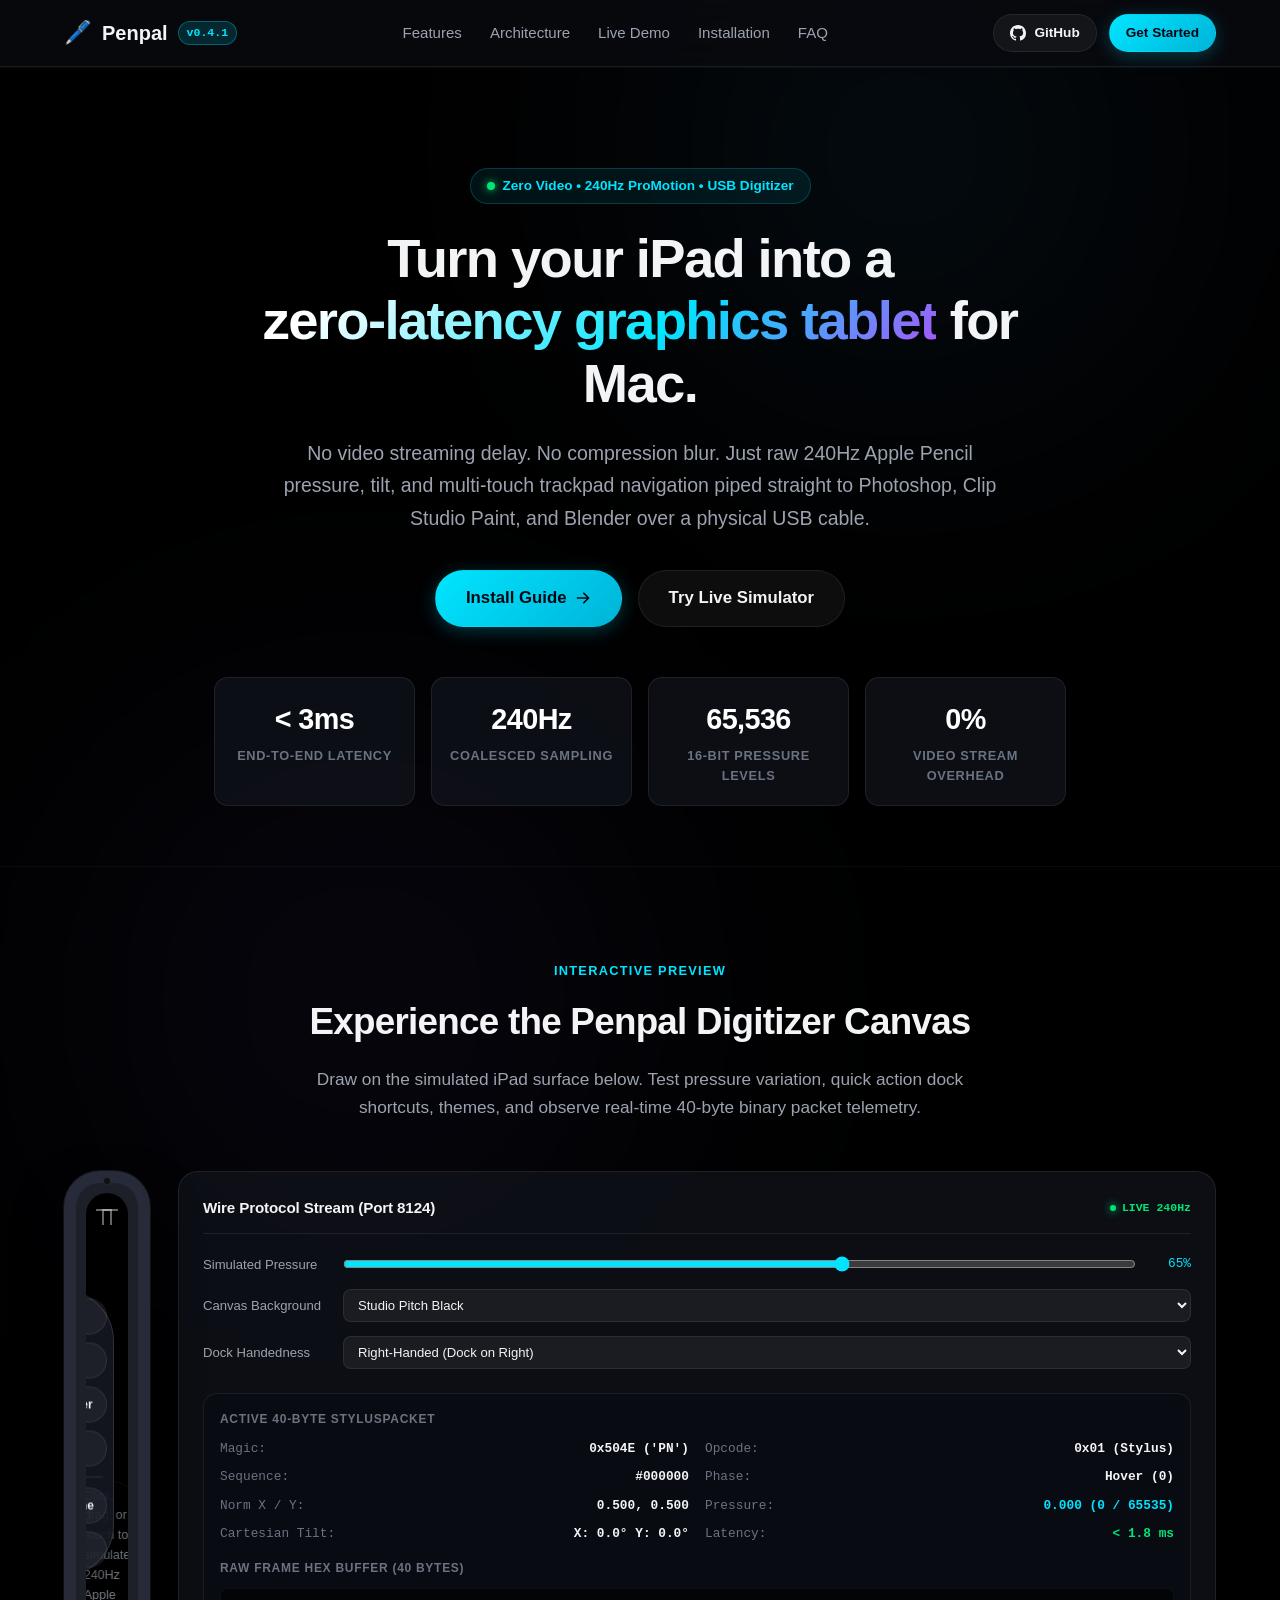
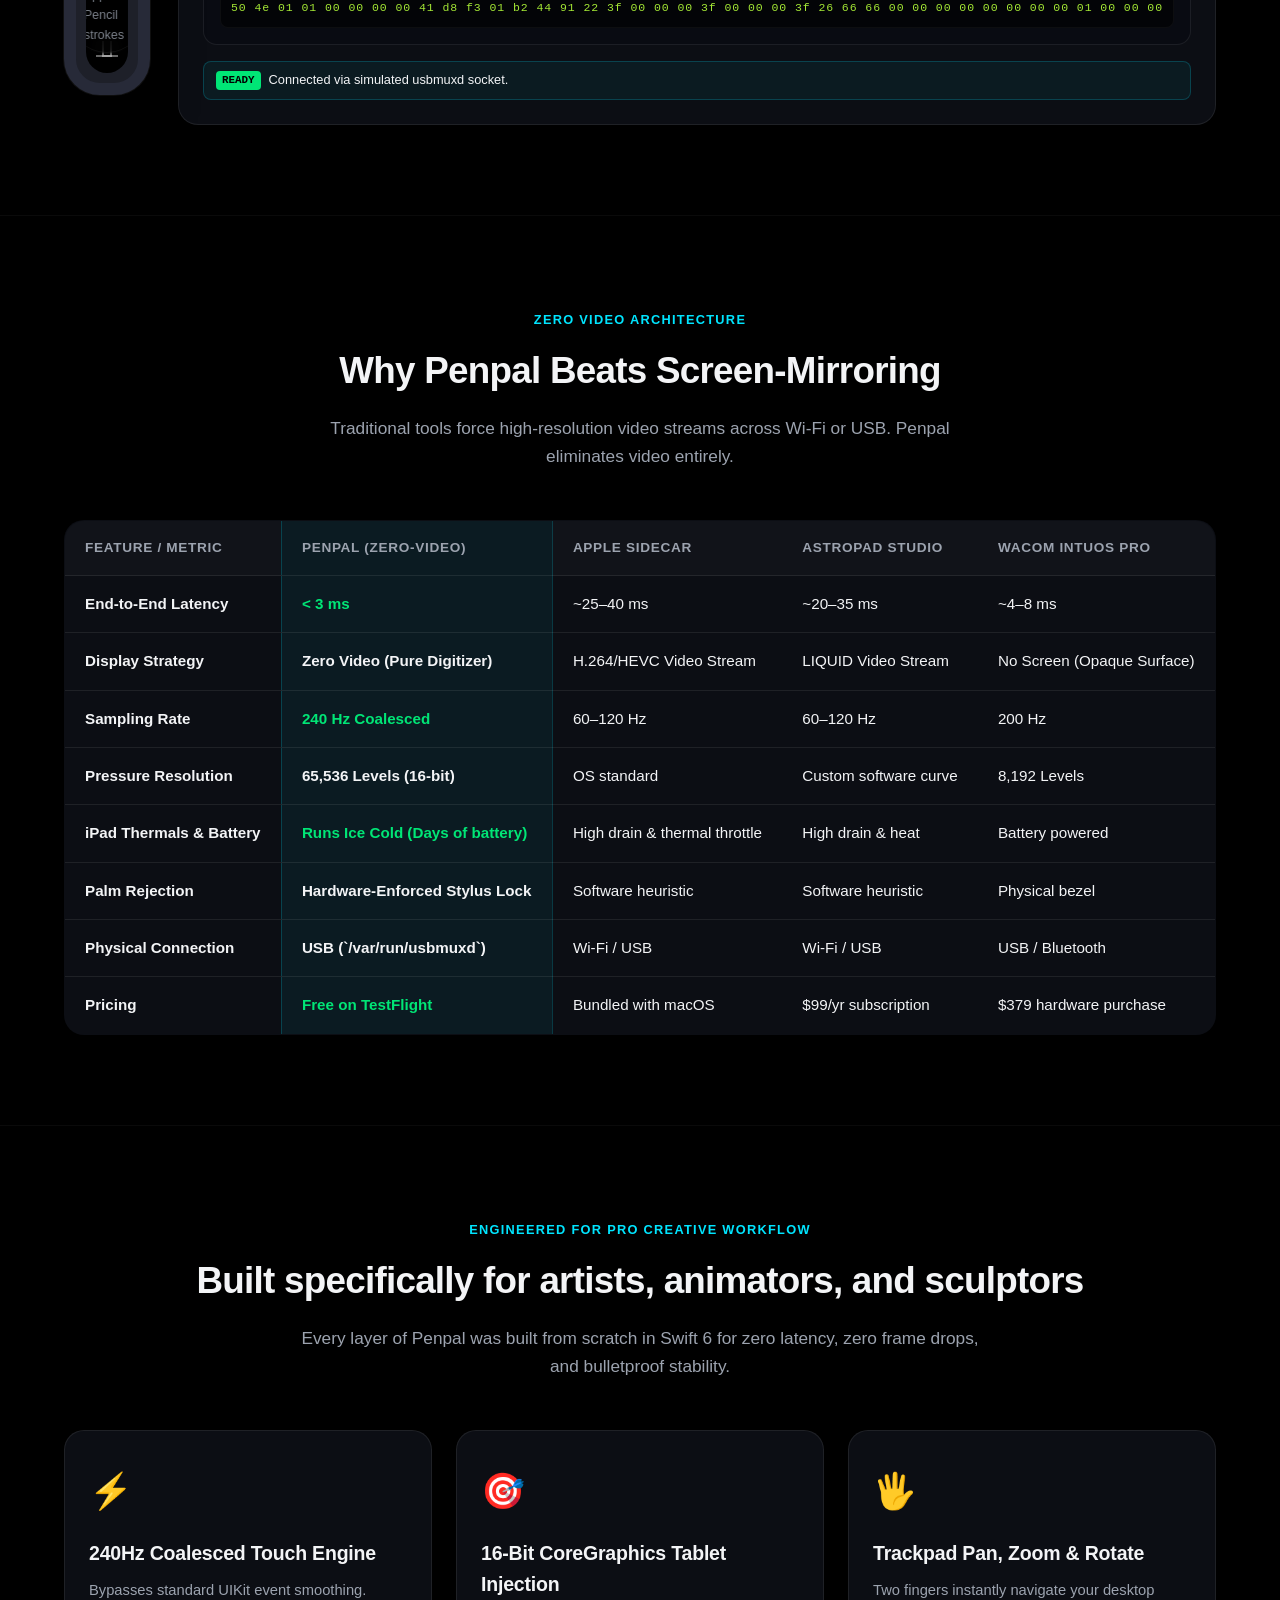
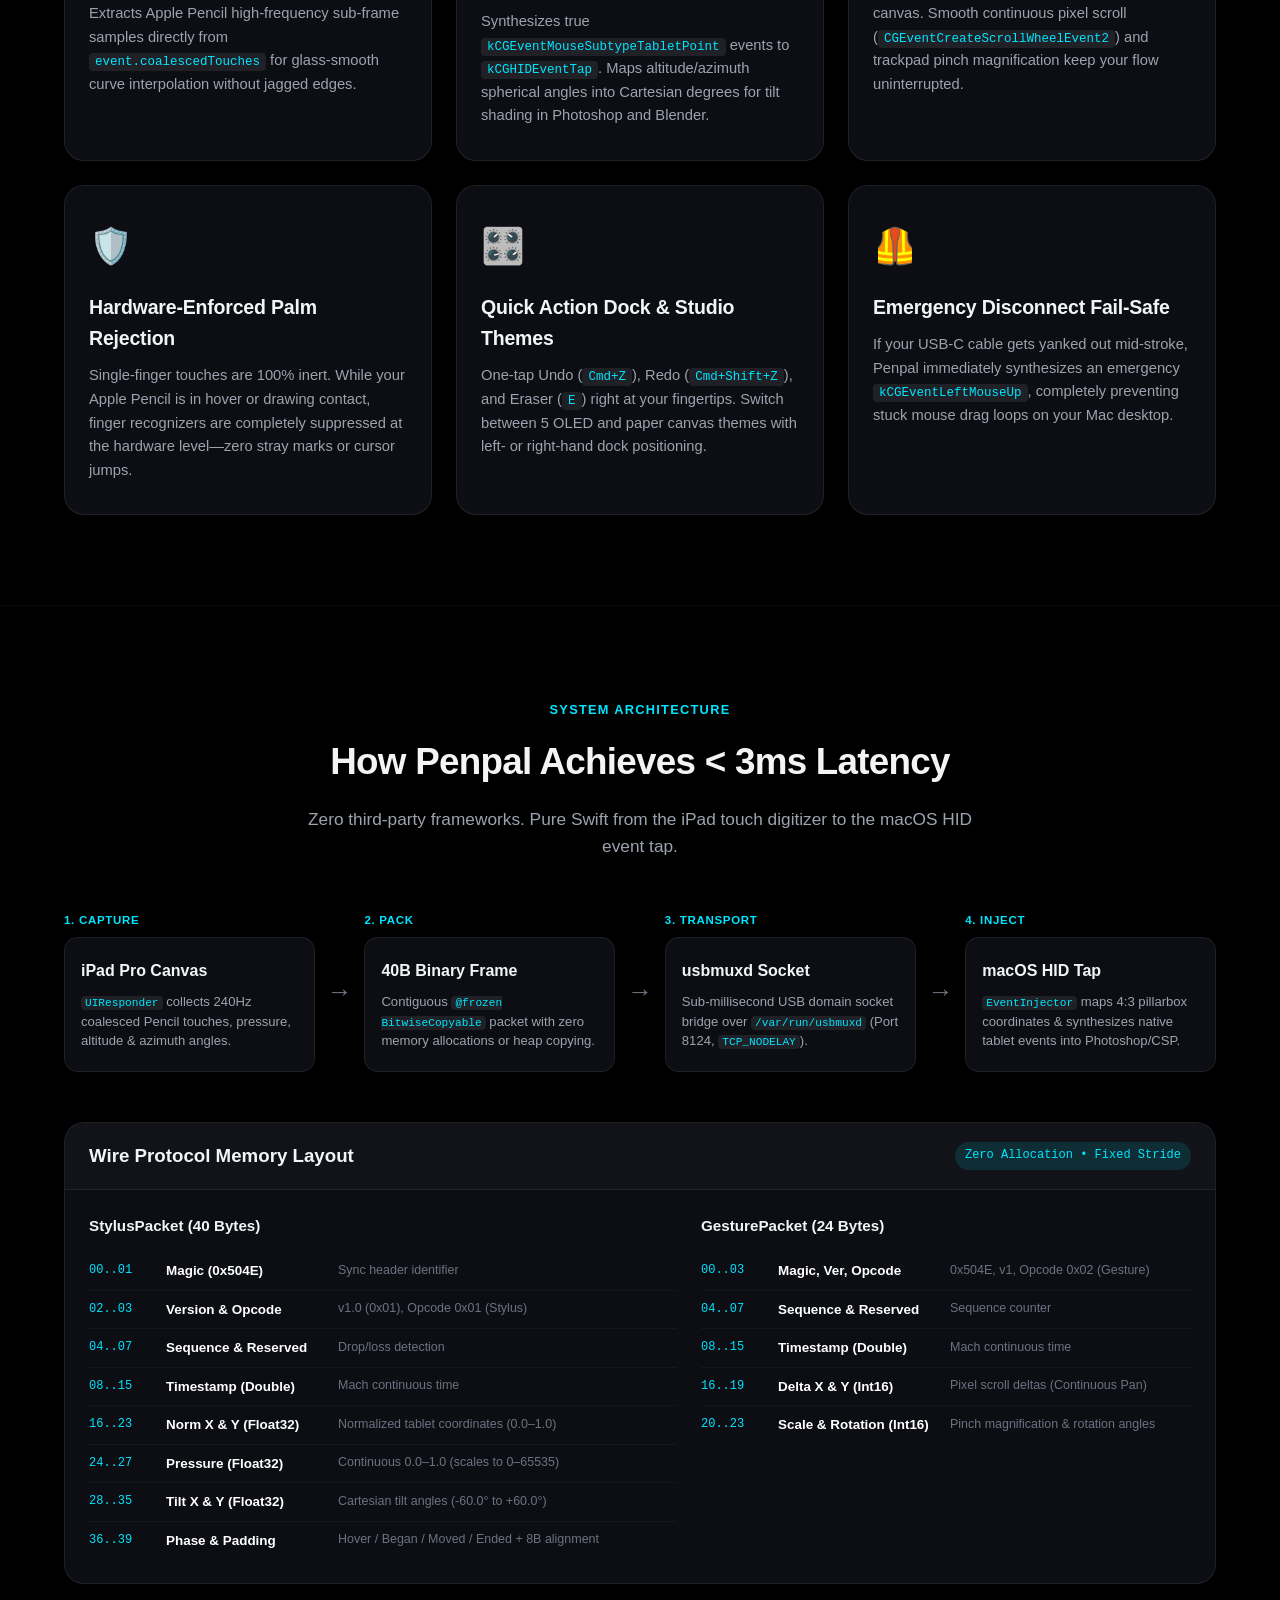
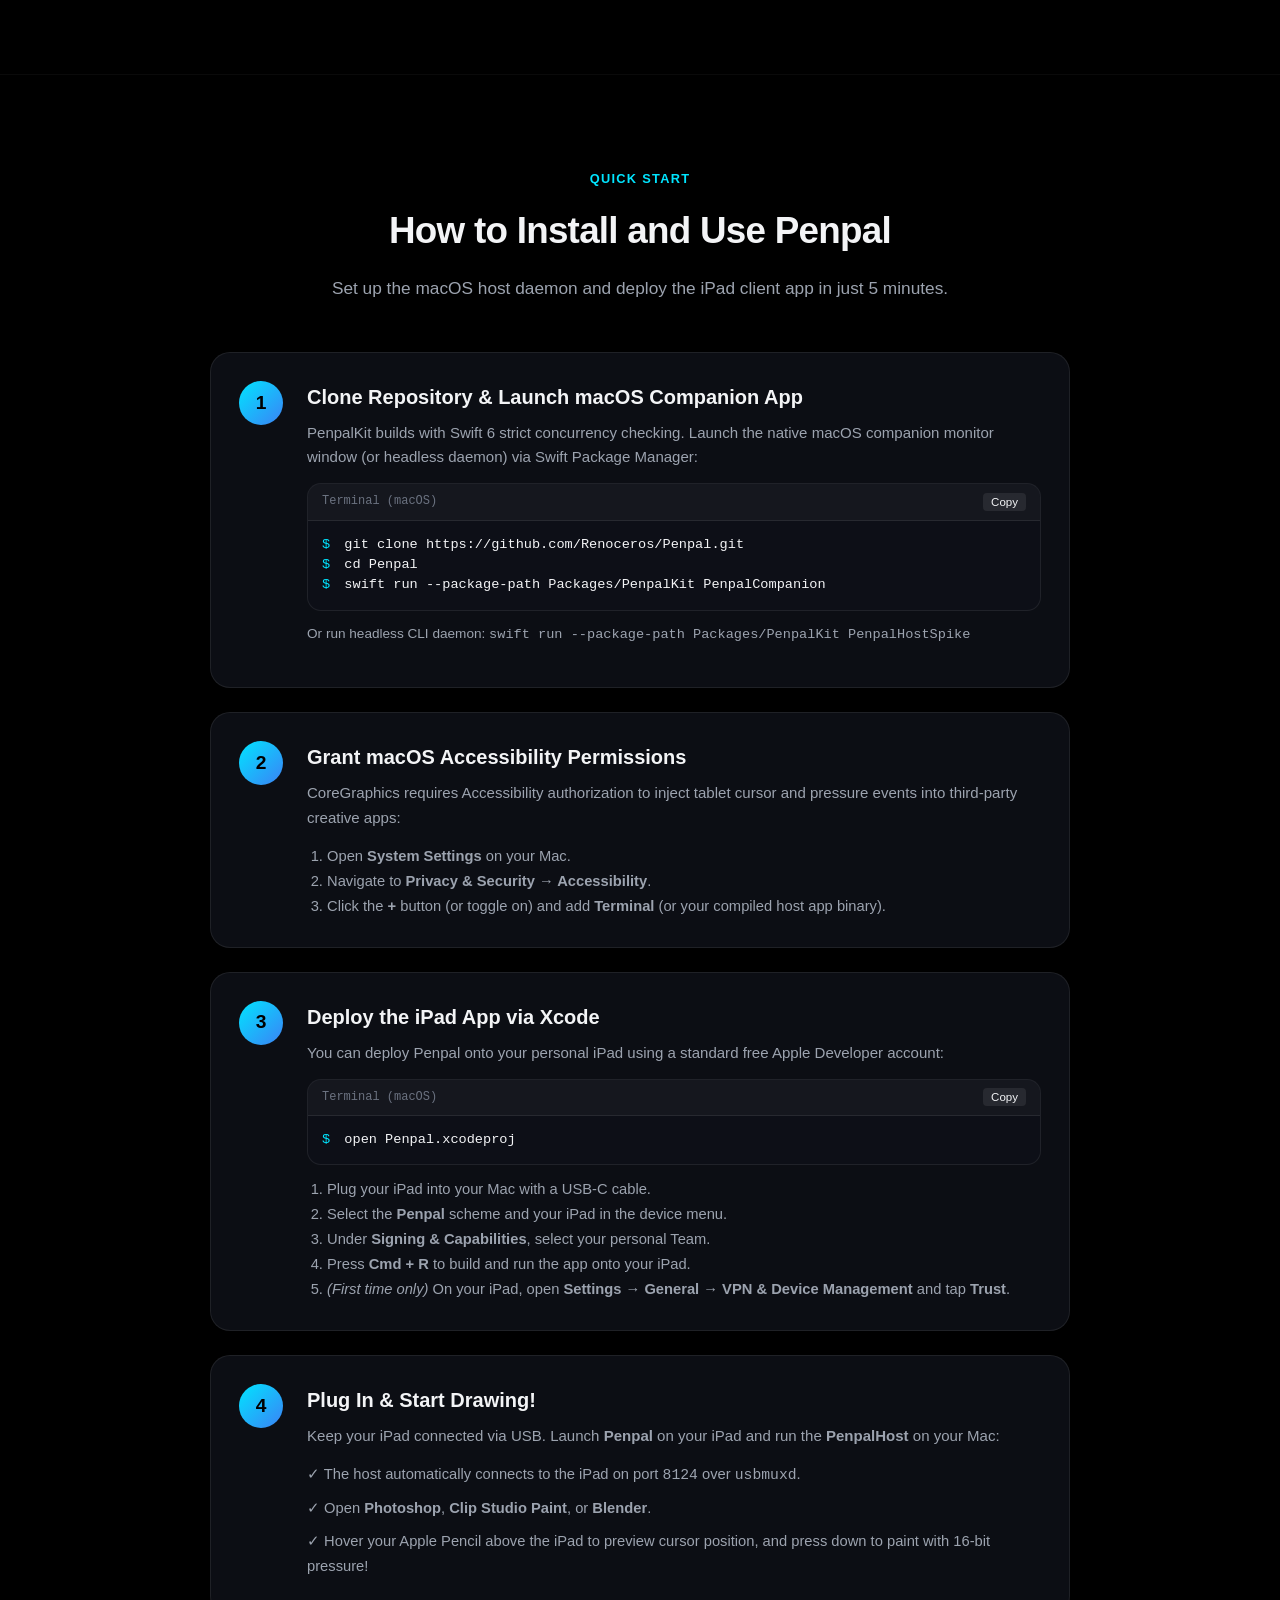
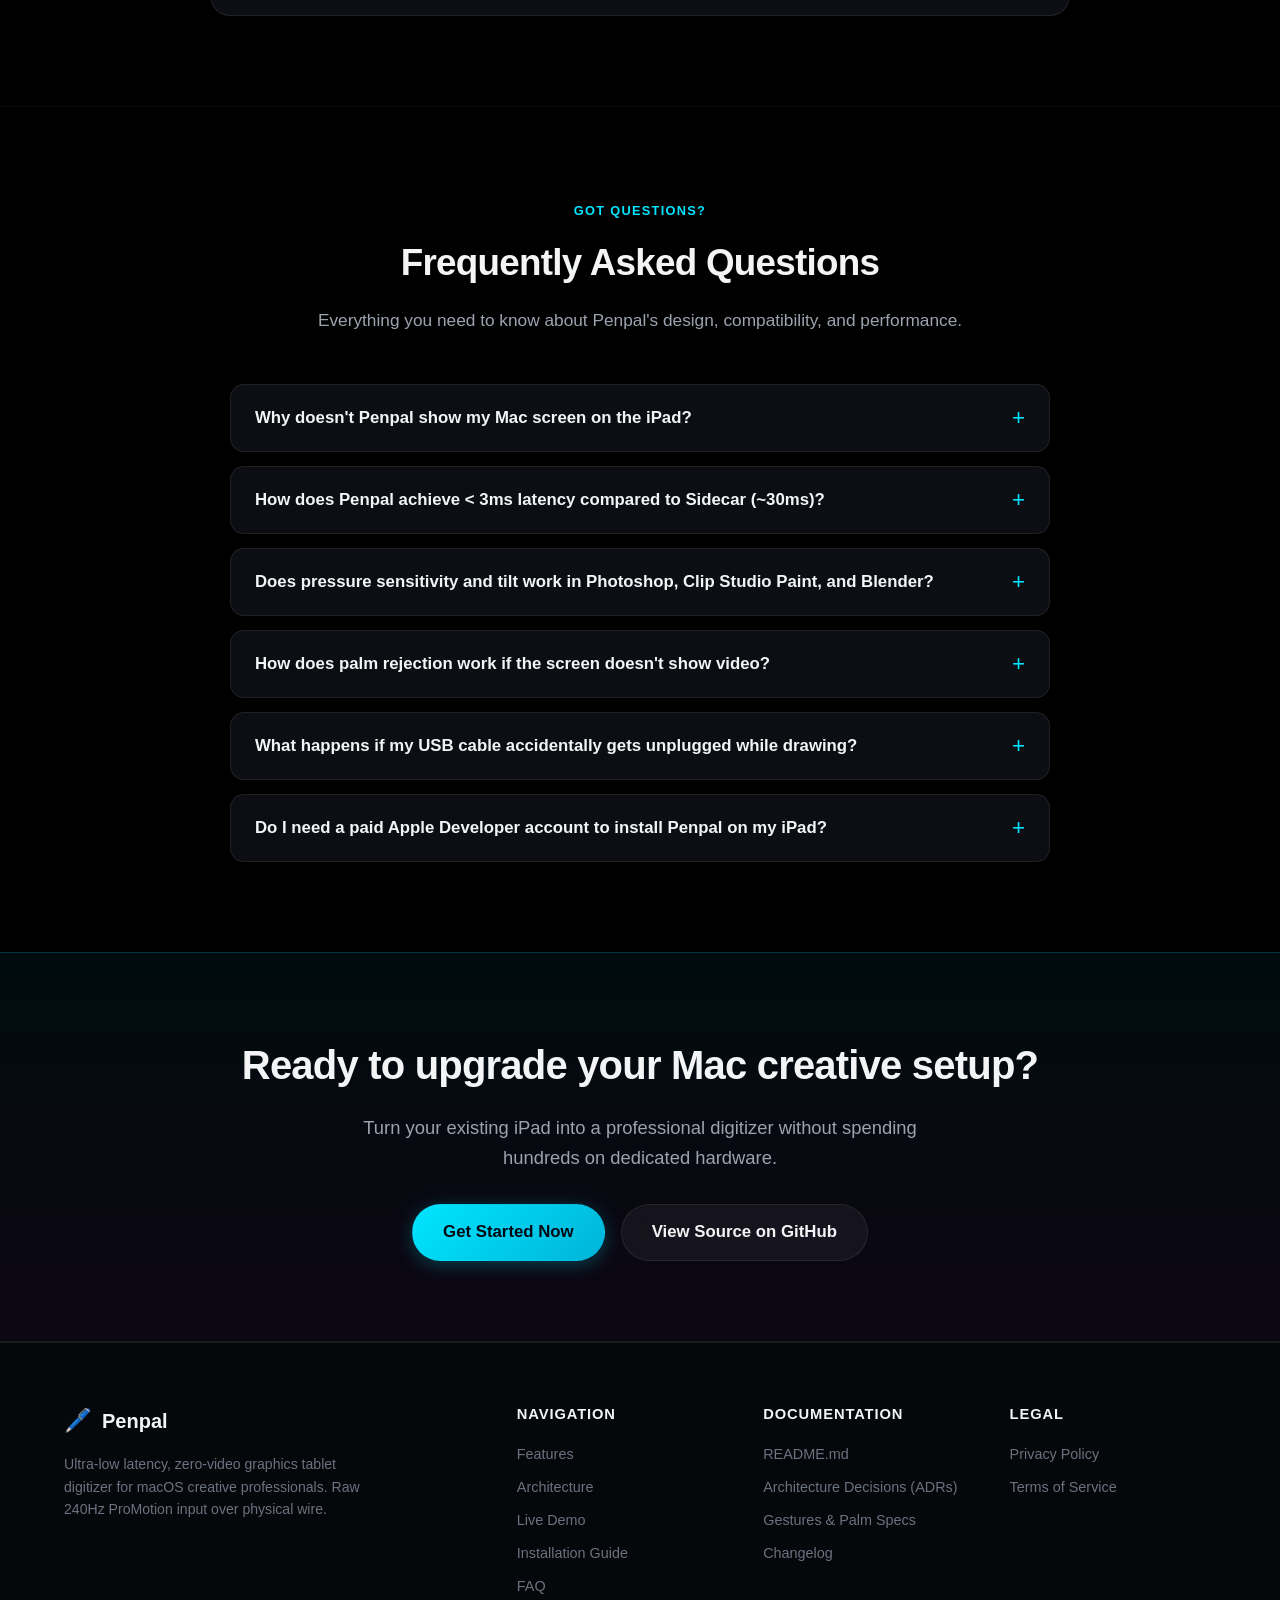
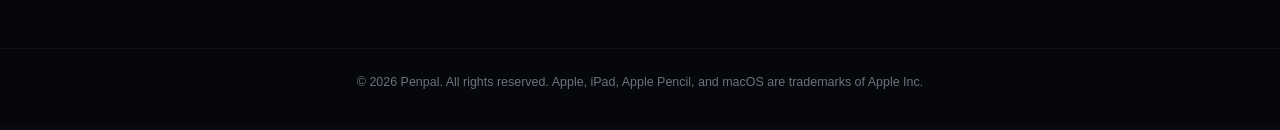
==== index.html @ 00f7b252 "Init" ====
<!DOCTYPE html>
<html lang="en">
<head>
  <meta charset="UTF-8">
  <meta name="viewport" content="width=device-width, initial-scale=1.0">
  <title>Penpal — Ultra-Low Latency 240Hz iPad Graphics Tablet for Mac</title>
  <meta name="description" content="Turn your iPad and Apple Pencil into a zero-latency, zero-video graphics tablet digitizer for macOS creative apps over physical USB. 240Hz ProMotion, 16-bit pressure, and sub-3ms response.">
  <link rel="stylesheet" href="style.css">
  <link rel="icon" href="data:image/svg+xml,<svg xmlns=%22http://www.w3.org/2000/svg%22 viewBox=%220 0 100 100%22><text y=%22.9em%22 font-size=%2290%22>🖊️</text></svg>">
</head>
<body class="theme-pitch-black">

  <!-- Background Ambience Glow -->
  <div class="ambient-glow glow-1"></div>
  <div class="ambient-glow glow-2"></div>

  <!-- Navigation Bar -->
  <header class="site-header">
    <div class="container nav-container">
      <a href="#" class="nav-brand">
        <span class="brand-icon">🖊️</span>
        <span class="brand-name">Penpal</span>
        <span class="brand-badge">v0.4.1</span>
      </a>
      <nav class="nav-links">
        <a href="#features">Features</a>
        <a href="#how-it-works">Architecture</a>
        <a href="#simulator">Live Demo</a>
        <a href="#install">Installation</a>
        <a href="#faq">FAQ</a>
      </nav>
      <div class="nav-actions">
        <a href="https://github.com/Renoceros/Penpal" class="btn btn-secondary btn-sm" target="_blank" rel="noopener">
          <svg class="icon-github" viewBox="0 0 24 24" width="16" height="16" fill="currentColor">
            <path d="M12 0C5.37 0 0 5.37 0 12c0 5.31 3.435 9.795 8.205 11.385.6.105.825-.255.825-.57 0-.285-.015-1.23-.015-2.235-3.015.555-3.795-.735-4.035-1.41-.135-.345-.72-1.41-1.23-1.695-.42-.225-1.02-.78-.015-.795.945-.015 1.62.87 1.845 1.23 1.08 1.815 2.805 1.305 3.495.99.105-.78.42-1.305.765-1.605-2.67-.3-5.46-1.335-5.46-5.925 0-1.305.465-2.385 1.23-3.225-.12-.3-.54-1.53.12-3.18 0 0 1.005-.315 3.3 1.23.96-.27 1.98-.405 3-.405s2.04.135 3 .405c2.295-1.56 3.3-1.23 3.3-1.23.66 1.65.24 2.88.12 3.18.765.84 1.23 1.905 1.23 3.225 0 4.605-2.805 5.625-5.475 5.925.435.375.81 1.095.81 2.22 0 1.605-.015 2.895-.015 3.3 0 .315.225.69.825.57A12.02 12.02 0 0024 12c0-6.63-5.37-12-12-12z"/>
          </svg>
          <span>GitHub</span>
        </a>
        <a href="#install" class="btn btn-primary btn-sm">Get Started</a>
      </div>
    </div>
  </header>

  <main>
    <!-- Hero Section -->
    <section class="hero-section">
      <div class="container hero-container">
        <div class="hero-content">
          <div class="hero-badge">
            <span class="badge-dot"></span>
            Zero Video • 240Hz ProMotion • USB Digitizer
          </div>
          <h1 class="hero-title">
            Turn your iPad into a <br>
            <span class="gradient-text">zero-latency graphics tablet</span> for Mac.
          </h1>
          <p class="hero-subtitle">
            No video streaming delay. No compression blur. Just raw 240Hz Apple Pencil pressure, tilt, and multi-touch trackpad navigation piped straight to Photoshop, Clip Studio Paint, and Blender over a physical USB cable.
          </p>
          <div class="hero-cta-group">
            <a href="#install" class="btn btn-primary btn-lg">
              <span>Install Guide</span>
              <svg viewBox="0 0 20 20" width="16" height="16" fill="currentColor"><path fill-rule="evenodd" d="M10.293 3.293a1 1 0 011.414 0l6 6a1 1 0 010 1.414l-6 6a1 1 0 01-1.414-1.414L14.586 11H3a1 1 0 110-2h11.586l-4.293-4.293a1 1 0 010-1.414z" clip-rule="evenodd"/></svg>
            </a>
            <a href="#simulator" class="btn btn-secondary btn-lg">
              <span>Try Live Simulator</span>
            </a>
          </div>

          <!-- Quick Metrics -->
          <div class="metrics-strip">
            <div class="metric-card">
              <span class="metric-value">&lt; 3ms</span>
              <span class="metric-label">End-to-End Latency</span>
            </div>
            <div class="metric-card">
              <span class="metric-value">240Hz</span>
              <span class="metric-label">Coalesced Sampling</span>
            </div>
            <div class="metric-card">
              <span class="metric-value">65,536</span>
              <span class="metric-label">16-bit Pressure Levels</span>
            </div>
            <div class="metric-card">
              <span class="metric-value">0%</span>
              <span class="metric-label">Video Stream Overhead</span>
            </div>
          </div>
        </div>
      </div>
    </section>

    <!-- Interactive Simulator Section -->
    <section id="simulator" class="simulator-section">
      <div class="container">
        <div class="section-header text-center">
          <span class="section-tag">Interactive Preview</span>
          <h2 class="section-title">Experience the Penpal Digitizer Canvas</h2>
          <p class="section-subtitle">
            Draw on the simulated iPad surface below. Test pressure variation, quick action dock shortcuts, themes, and observe real-time 40-byte binary packet telemetry.
          </p>
        </div>

        <div class="simulator-wrapper">
          <!-- Virtual iPad Tablet -->
          <div class="ipad-frame">
            <div class="ipad-camera-dot"></div>
            
            <div id="sim-canvas-container" class="sim-canvas-surface theme-pitch-black">
              <!-- Corner Aspect Ratio Tick Marks -->
              <div class="corner-mark top-left"></div>
              <div class="corner-mark top-right"></div>
              <div class="corner-mark bottom-left"></div>
              <div class="corner-mark bottom-right"></div>

              <!-- HTML5 Drawing Canvas -->
              <canvas id="simCanvas" width="760" height="500"></canvas>

              <!-- Floating Quick Action Dock -->
              <div id="simDock" class="sim-dock position-right">
                <button id="btnUndo" class="dock-btn" title="Undo (Cmd+Z)">
                  <svg viewBox="0 0 24 24" width="18" height="18" fill="none" stroke="currentColor" stroke-width="2">
                    <path d="M3 10h10a5 5 0 0 1 5 5v2a5 5 0 0 1-5 5H6"/>
                    <polyline points="7 6 3 10 7 14"/>
                  </svg>
                  <span>Undo</span>
                </button>
                <button id="btnRedo" class="dock-btn" title="Redo (Cmd+Shift+Z)">
                  <svg viewBox="0 0 24 24" width="18" height="18" fill="none" stroke="currentColor" stroke-width="2">
                    <path d="M21 10H11a5 5 0 0 0-5 5v2a5 5 0 0 0 5 5h7"/>
                    <polyline points="17 6 21 10 17 14"/>
                  </svg>
                  <span>Redo</span>
                </button>
                <button id="btnEraser" class="dock-btn" title="Toggle Eraser (E)">
                  <svg id="eraserIcon" viewBox="0 0 24 24" width="18" height="18" fill="none" stroke="currentColor" stroke-width="2">
                    <path d="M18 13l-5 5m-2-12l-7 7a2.8 2.8 0 0 0 0 4l4 4a2.8 2.8 0 0 0 4 0l7-7a2.8 2.8 0 0 0 0-4l-4-4a2.8 2.8 0 0 0-4 0z"/>
                    <path d="M18 13l3.5-3.5a2.1 2.1 0 0 0 0-3l-2-2a2.1 2.1 0 0 0-3 0L13 8"/>
                  </svg>
                  <span id="eraserLabel">Eraser</span>
                </button>
                <button id="btnHand" class="dock-btn" title="Hand Tool - Hold to Pan Canvas (Space)">
                  <svg viewBox="0 0 24 24" width="18" height="18" fill="none" stroke="currentColor" stroke-width="2">
                    <path d="M18 11V6a2 2 0 0 0-4 0v5"/>
                    <path d="M14 10V4a2 2 0 0 0-4 0v7"/>
                    <path d="M10 10.5V6a2 2 0 0 0-4 0v8"/>
                    <path d="M18 8a2 2 0 1 1 4 0v6a8 8 0 0 1-8 8h-2c-2.8 0-4.5-.86-5.99-2.34l-3.6-3.6a2 2 0 0 1 2.83-2.82L7 15"/>
                  </svg>
                  <span>Hand</span>
                </button>
                <div class="dock-divider"></div>
                <button id="btnThemeCycle" class="dock-btn" title="Cycle Canvas Theme">
                  <svg viewBox="0 0 24 24" width="18" height="18" fill="none" stroke="currentColor" stroke-width="2">
                    <circle cx="12" cy="12" r="5"/>
                    <path d="M12 1v2m0 18v2M4.22 4.22l1.42 1.42m12.72 12.72l1.42 1.42M1 12h2m18 0h2M4.22 19.78l1.42-1.42M18.36 5.64l1.42-1.42"/>
                  </svg>
                  <span>Theme</span>
                </button>
                <button id="btnClear" class="dock-btn" title="Clear Canvas">
                  <svg viewBox="0 0 24 24" width="18" height="18" fill="none" stroke="currentColor" stroke-width="2">
                    <polyline points="3 6 5 6 21 6"></polyline>
                    <path d="M19 6v14a2 2 0 0 1-2 2H7a2 2 0 0 1-2-2V6m3 0V4a2 2 0 0 1 2-2h4a2 2 0 0 1 2 2v2"></path>
                  </svg>
                </button>
              </div>

              <!-- Interaction Hint -->
              <div id="simHint" class="canvas-overlay-hint">
                <span>Click, drag, or touch to simulate 240Hz Apple Pencil strokes</span>
              </div>
            </div>
          </div>

          <!-- Telemetry HUD Sidecar -->
          <div class="simulator-telemetry">
            <div class="telemetry-card">
              <div class="telemetry-header">
                <span class="telemetry-title">Wire Protocol Stream (Port 8124)</span>
                <span class="live-indicator"><span class="pulse-dot"></span> LIVE 240Hz</span>
              </div>

              <!-- Interactive Controls -->
              <div class="sim-controls">
                <div class="control-row">
                  <label for="pressureSlider">Simulated Pressure</label>
                  <input type="range" id="pressureSlider" min="0.05" max="1.0" step="0.01" value="0.65">
                  <span id="pressureValue" class="control-val">65%</span>
                </div>
                <div class="control-row">
                  <label for="themeSelect">Canvas Background</label>
                  <select id="themeSelect">
                    <option value="theme-pitch-black">Studio Pitch Black</option>
                    <option value="theme-carbon-slate">Carbon Slate</option>
                    <option value="theme-graphite">Graphite Grey</option>
                    <option value="theme-parchment">Warm Parchment</option>
                    <option value="theme-blueprint">Drafting Blueprint</option>
                  </select>
                </div>
                <div class="control-row">
                  <label for="dockPosSelect">Dock Handedness</label>
                  <select id="dockPosSelect">
                    <option value="position-right">Right-Handed (Dock on Right)</option>
                    <option value="position-left">Left-Handed (Dock on Left)</option>
                  </select>
                </div>
              </div>

              <!-- Live Packet Inspection -->
              <div class="packet-inspector">
                <div class="inspector-title">Active 40-Byte StylusPacket</div>
                <div class="packet-grid">
                  <div class="pkt-item"><span class="k">Magic:</span><span class="v" id="pktMagic">0x504E ('PN')</span></div>
                  <div class="pkt-item"><span class="k">Opcode:</span><span class="v" id="pktOpcode">0x01 (Stylus)</span></div>
                  <div class="pkt-item"><span class="k">Sequence:</span><span class="v" id="pktSeq">#000000</span></div>
                  <div class="pkt-item"><span class="k">Phase:</span><span class="v" id="pktPhase">Hover (0)</span></div>
                  <div class="pkt-item"><span class="k">Norm X / Y:</span><span class="v" id="pktCoords">0.500, 0.500</span></div>
                  <div class="pkt-item"><span class="k">Pressure:</span><span class="v highlight" id="pktPressure">0.000 (0 / 65535)</span></div>
                  <div class="pkt-item"><span class="k">Cartesian Tilt:</span><span class="v" id="pktTilt">X: 0.0° Y: 0.0°</span></div>
                  <div class="pkt-item"><span class="k">Latency:</span><span class="v green" id="pktLatency">&lt; 1.8 ms</span></div>
                </div>

                <div class="inspector-title mt-3">Raw Frame Hex Buffer (40 Bytes)</div>
                <pre class="hex-dump" id="pktHex">50 4e 01 01 00 00 00 00 41 d8 f3 01 b2 44 91 22 3f 00 00 00 3f 00 00 00 3f 26 66 66 00 00 00 00 00 00 00 00 01 00 00 00</pre>
              </div>

              <!-- Last Action Banner -->
              <div class="action-status-bar" id="actionStatusBar">
                <span class="status-badge">READY</span> Connected via simulated usbmuxd socket.
              </div>
            </div>
          </div>
        </div>
      </div>
    </section>

    <!-- Comparison Table Section -->
    <section class="comparison-section">
      <div class="container">
        <div class="section-header text-center">
          <span class="section-tag">Zero Video Architecture</span>
          <h2 class="section-title">Why Penpal Beats Screen-Mirroring</h2>
          <p class="section-subtitle">
            Traditional tools force high-resolution video streams across Wi-Fi or USB. Penpal eliminates video entirely.
          </p>
        </div>

        <div class="table-responsive">
          <table class="comparison-table">
            <thead>
              <tr>
                <th>Feature / Metric</th>
                <th class="col-highlight">Penpal (Zero-Video)</th>
                <th>Apple Sidecar</th>
                <th>Astropad Studio</th>
                <th>Wacom Intuos Pro</th>
              </tr>
            </thead>
            <tbody>
              <tr>
                <td><strong>End-to-End Latency</strong></td>
                <td class="col-highlight text-green"><strong>&lt; 3 ms</strong></td>
                <td>~25–40 ms</td>
                <td>~20–35 ms</td>
                <td>~4–8 ms</td>
              </tr>
              <tr>
                <td><strong>Display Strategy</strong></td>
                <td class="col-highlight"><strong>Zero Video (Pure Digitizer)</strong></td>
                <td>H.264/HEVC Video Stream</td>
                <td>LIQUID Video Stream</td>
                <td>No Screen (Opaque Surface)</td>
              </tr>
              <tr>
                <td><strong>Sampling Rate</strong></td>
                <td class="col-highlight text-green"><strong>240 Hz Coalesced</strong></td>
                <td>60–120 Hz</td>
                <td>60–120 Hz</td>
                <td>200 Hz</td>
              </tr>
              <tr>
                <td><strong>Pressure Resolution</strong></td>
                <td class="col-highlight"><strong>65,536 Levels (16-bit)</strong></td>
                <td>OS standard</td>
                <td>Custom software curve</td>
                <td>8,192 Levels</td>
              </tr>
              <tr>
                <td><strong>iPad Thermals & Battery</strong></td>
                <td class="col-highlight text-green"><strong>Runs Ice Cold (Days of battery)</strong></td>
                <td>High drain & thermal throttle</td>
                <td>High drain & heat</td>
                <td>Battery powered</td>
              </tr>
              <tr>
                <td><strong>Palm Rejection</strong></td>
                <td class="col-highlight"><strong>Hardware-Enforced Stylus Lock</strong></td>
                <td>Software heuristic</td>
                <td>Software heuristic</td>
                <td>Physical bezel</td>
              </tr>
              <tr>
                <td><strong>Physical Connection</strong></td>
                <td class="col-highlight"><strong>USB (`/var/run/usbmuxd`)</strong></td>
                <td>Wi-Fi / USB</td>
                <td>Wi-Fi / USB</td>
                <td>USB / Bluetooth</td>
              </tr>
              <tr>
                <td><strong>Pricing</strong></td>
                <td class="col-highlight text-green"><strong>Free on TestFlight</strong></td>
                <td>Bundled with macOS</td>
                <td>$99/yr subscription</td>
                <td>$379 hardware purchase</td>
              </tr>
            </tbody>
          </table>
        </div>
      </div>
    </section>

    <!-- Key Features Section -->
    <section id="features" class="features-section">
      <div class="container">
        <div class="section-header text-center">
          <span class="section-tag">Engineered for Pro Creative Workflow</span>
          <h2 class="section-title">Built specifically for artists, animators, and sculptors</h2>
          <p class="section-subtitle">
            Every layer of Penpal was built from scratch in Swift 6 for zero latency, zero frame drops, and bulletproof stability.
          </p>
        </div>

        <div class="features-grid">
          <!-- Card 1 -->
          <div class="feature-card">
            <div class="feature-icon">⚡</div>
            <h3 class="feature-title">240Hz Coalesced Touch Engine</h3>
            <p class="feature-desc">
              Bypasses standard UIKit event smoothing. Extracts Apple Pencil high-frequency sub-frame samples directly from <code>event.coalescedTouches</code> for glass-smooth curve interpolation without jagged edges.
            </p>
          </div>

          <!-- Card 2 -->
          <div class="feature-card">
            <div class="feature-icon">🎯</div>
            <h3 class="feature-title">16-Bit CoreGraphics Tablet Injection</h3>
            <p class="feature-desc">
              Synthesizes true <code>kCGEventMouseSubtypeTabletPoint</code> events to <code>kCGHIDEventTap</code>. Maps altitude/azimuth spherical angles into Cartesian degrees for tilt shading in Photoshop and Blender.
            </p>
          </div>

          <!-- Card 3 -->
          <div class="feature-card">
            <div class="feature-icon">🖐️</div>
            <h3 class="feature-title">Trackpad Pan, Zoom & Rotate</h3>
            <p class="feature-desc">
              Two fingers instantly navigate your desktop canvas. Smooth continuous pixel scroll (<code>CGEventCreateScrollWheelEvent2</code>) and trackpad pinch magnification keep your flow uninterrupted.
            </p>
          </div>

          <!-- Card 4 -->
          <div class="feature-card">
            <div class="feature-icon">🛡️</div>
            <h3 class="feature-title">Hardware-Enforced Palm Rejection</h3>
            <p class="feature-desc">
              Single-finger touches are 100% inert. While your Apple Pencil is in hover or drawing contact, finger recognizers are completely suppressed at the hardware level—zero stray marks or cursor jumps.
            </p>
          </div>

          <!-- Card 5 -->
          <div class="feature-card">
            <div class="feature-icon">🎛️</div>
            <h3 class="feature-title">Quick Action Dock & Studio Themes</h3>
            <p class="feature-desc">
              One-tap Undo (<code>Cmd+Z</code>), Redo (<code>Cmd+Shift+Z</code>), and Eraser (<code>E</code>) right at your fingertips. Switch between 5 OLED and paper canvas themes with left- or right-hand dock positioning.
            </p>
          </div>

          <!-- Card 6 -->
          <div class="feature-card">
            <div class="feature-icon">🦺</div>
            <h3 class="feature-title">Emergency Disconnect Fail-Safe</h3>
            <p class="feature-desc">
              If your USB-C cable gets yanked out mid-stroke, Penpal immediately synthesizes an emergency <code>kCGEventLeftMouseUp</code>, completely preventing stuck mouse drag loops on your Mac desktop.
            </p>
          </div>
        </div>
      </div>
    </section>

    <!-- Architecture & How It Works -->
    <section id="how-it-works" class="arch-section">
      <div class="container">
        <div class="section-header text-center">
          <span class="section-tag">System Architecture</span>
          <h2 class="section-title">How Penpal Achieves &lt; 3ms Latency</h2>
          <p class="section-subtitle">
            Zero third-party frameworks. Pure Swift from the iPad touch digitizer to the macOS HID event tap.
          </p>
        </div>

        <div class="pipeline-diagram">
          <div class="pipeline-step">
            <div class="step-badge">1. Capture</div>
            <div class="step-box">
              <h4>iPad Pro Canvas</h4>
              <p><code>UIResponder</code> collects 240Hz coalesced Pencil touches, pressure, altitude & azimuth angles.</p>
            </div>
          </div>
          <div class="pipeline-arrow">→</div>
          <div class="pipeline-step">
            <div class="step-badge">2. Pack</div>
            <div class="step-box">
              <h4>40B Binary Frame</h4>
              <p>Contiguous <code>@frozen BitwiseCopyable</code> packet with zero memory allocations or heap copying.</p>
            </div>
          </div>
          <div class="pipeline-arrow">→</div>
          <div class="pipeline-step">
            <div class="step-badge">3. Transport</div>
            <div class="step-box">
              <h4>usbmuxd Socket</h4>
              <p>Sub-millisecond USB domain socket bridge over <code>/var/run/usbmuxd</code> (Port 8124, <code>TCP_NODELAY</code>).</p>
            </div>
          </div>
          <div class="pipeline-arrow">→</div>
          <div class="pipeline-step">
            <div class="step-badge">4. Inject</div>
            <div class="step-box">
              <h4>macOS HID Tap</h4>
              <p><code>EventInjector</code> maps 4:3 pillarbox coordinates & synthesizes native tablet events into Photoshop/CSP.</p>
            </div>
          </div>
        </div>

        <!-- Wire Protocol Comparison Box -->
        <div class="protocol-card">
          <div class="protocol-header">
            <h3>Wire Protocol Memory Layout</h3>
            <span class="protocol-tag">Zero Allocation • Fixed Stride</span>
          </div>
          <div class="protocol-body">
            <div class="packet-schema">
              <h4>StylusPacket (40 Bytes)</h4>
              <div class="schema-row">
                <span class="byte-range">00..01</span>
                <span class="field-name">Magic (0x504E)</span>
                <span class="field-desc">Sync header identifier</span>
              </div>
              <div class="schema-row">
                <span class="byte-range">02..03</span>
                <span class="field-name">Version & Opcode</span>
                <span class="field-desc">v1.0 (0x01), Opcode 0x01 (Stylus)</span>
              </div>
              <div class="schema-row">
                <span class="byte-range">04..07</span>
                <span class="field-name">Sequence & Reserved</span>
                <span class="field-desc">Drop/loss detection</span>
              </div>
              <div class="schema-row">
                <span class="byte-range">08..15</span>
                <span class="field-name">Timestamp (Double)</span>
                <span class="field-desc">Mach continuous time</span>
              </div>
              <div class="schema-row">
                <span class="byte-range">16..23</span>
                <span class="field-name">Norm X & Y (Float32)</span>
                <span class="field-desc">Normalized tablet coordinates (0.0–1.0)</span>
              </div>
              <div class="schema-row">
                <span class="byte-range">24..27</span>
                <span class="field-name">Pressure (Float32)</span>
                <span class="field-desc">Continuous 0.0–1.0 (scales to 0–65535)</span>
              </div>
              <div class="schema-row">
                <span class="byte-range">28..35</span>
                <span class="field-name">Tilt X & Y (Float32)</span>
                <span class="field-desc">Cartesian tilt angles (-60.0° to +60.0°)</span>
              </div>
              <div class="schema-row">
                <span class="byte-range">36..39</span>
                <span class="field-name">Phase & Padding</span>
                <span class="field-desc">Hover / Began / Moved / Ended + 8B alignment</span>
              </div>
            </div>

            <div class="packet-schema">
              <h4>GesturePacket (24 Bytes)</h4>
              <div class="schema-row">
                <span class="byte-range">00..03</span>
                <span class="field-name">Magic, Ver, Opcode</span>
                <span class="field-desc">0x504E, v1, Opcode 0x02 (Gesture)</span>
              </div>
              <div class="schema-row">
                <span class="byte-range">04..07</span>
                <span class="field-name">Sequence & Reserved</span>
                <span class="field-desc">Sequence counter</span>
              </div>
              <div class="schema-row">
                <span class="byte-range">08..15</span>
                <span class="field-name">Timestamp (Double)</span>
                <span class="field-desc">Mach continuous time</span>
              </div>
              <div class="schema-row">
                <span class="byte-range">16..19</span>
                <span class="field-name">Delta X & Y (Int16)</span>
                <span class="field-desc">Pixel scroll deltas (Continuous Pan)</span>
              </div>
              <div class="schema-row">
                <span class="byte-range">20..23</span>
                <span class="field-name">Scale & Rotation (Int16)</span>
                <span class="field-desc">Pinch magnification & rotation angles</span>
              </div>
            </div>
          </div>
        </div>
      </div>
    </section>

    <!-- Installation & Getting Started Section -->
    <section id="install" class="install-section">
      <div class="container">
        <div class="section-header text-center">
          <span class="section-tag">Quick Start</span>
          <h2 class="section-title">How to Install and Use Penpal</h2>
          <p class="section-subtitle">
            Set up the macOS host daemon and deploy the iPad client app in just 5 minutes.
          </p>
        </div>

        <div class="install-steps-container">
          <!-- Step 1 -->
          <div class="install-step-card">
            <div class="step-num">1</div>
            <div class="step-content">
              <h3>Clone Repository & Launch macOS Companion App</h3>
              <p>PenpalKit builds with Swift 6 strict concurrency checking. Launch the native macOS companion monitor window (or headless daemon) via Swift Package Manager:</p>
              <div class="code-block">
                <div class="code-header">
                  <span>Terminal (macOS)</span>
                  <button class="copy-btn" data-copy="git clone https://github.com/Renoceros/Penpal.git && cd Penpal && swift run --package-path Packages/PenpalKit PenpalCompanion">Copy</button>
                </div>
                <pre><code><span class="cmd-prompt">$</span> git clone https://github.com/Renoceros/Penpal.git
<span class="cmd-prompt">$</span> cd Penpal
<span class="cmd-prompt">$</span> swift run --package-path Packages/PenpalKit PenpalCompanion</code></pre>
              </div>
              <p class="text-muted mt-2" style="font-size: 0.85rem;">Or run headless CLI daemon: <code>swift run --package-path Packages/PenpalKit PenpalHostSpike</code></p>
            </div>
          </div>

          <!-- Step 2 -->
          <div class="install-step-card">
            <div class="step-num">2</div>
            <div class="step-content">
              <h3>Grant macOS Accessibility Permissions</h3>
              <p>CoreGraphics requires Accessibility authorization to inject tablet cursor and pressure events into third-party creative apps:</p>
              <ol class="step-list">
                <li>Open <strong>System Settings</strong> on your Mac.</li>
                <li>Navigate to <strong>Privacy & Security → Accessibility</strong>.</li>
                <li>Click the <strong>+</strong> button (or toggle on) and add <strong>Terminal</strong> (or your compiled host app binary).</li>
              </ol>
            </div>
          </div>

          <!-- Step 3 -->
          <div class="install-step-card">
            <div class="step-num">3</div>
            <div class="step-content">
              <h3>Deploy the iPad App via Xcode</h3>
              <p>You can deploy Penpal onto your personal iPad using a standard free Apple Developer account:</p>
              <div class="code-block">
                <div class="code-header">
                  <span>Terminal (macOS)</span>
                  <button class="copy-btn" data-copy="open Penpal.xcodeproj">Copy</button>
                </div>
                <pre><code><span class="cmd-prompt">$</span> open Penpal.xcodeproj</code></pre>
              </div>
              <ol class="step-list mt-2">
                <li>Plug your iPad into your Mac with a USB-C cable.</li>
                <li>Select the <strong>Penpal</strong> scheme and your iPad in the device menu.</li>
                <li>Under <strong>Signing & Capabilities</strong>, select your personal Team.</li>
                <li>Press <strong>Cmd + R</strong> to build and run the app onto your iPad.</li>
                <li><em>(First time only)</em> On your iPad, open <strong>Settings → General → VPN & Device Management</strong> and tap <strong>Trust</strong>.</li>
              </ol>
            </div>
          </div>

          <!-- Step 4 -->
          <div class="install-step-card">
            <div class="step-num">4</div>
            <div class="step-content">
              <h3>Plug In & Start Drawing!</h3>
              <p>Keep your iPad connected via USB. Launch <strong>Penpal</strong> on your iPad and run the <strong>PenpalHost</strong> on your Mac:</p>
              <ul class="step-checklist">
                <li>✓ The host automatically connects to the iPad on port <code>8124</code> over <code>usbmuxd</code>.</li>
                <li>✓ Open <strong>Photoshop</strong>, <strong>Clip Studio Paint</strong>, or <strong>Blender</strong>.</li>
                <li>✓ Hover your Apple Pencil above the iPad to preview cursor position, and press down to paint with 16-bit pressure!</li>
              </ul>
            </div>
          </div>
        </div>
      </div>
    </section>

    <!-- FAQ Section -->
    <section id="faq" class="faq-section">
      <div class="container">
        <div class="section-header text-center">
          <span class="section-tag">Got Questions?</span>
          <h2 class="section-title">Frequently Asked Questions</h2>
          <p class="section-subtitle">
            Everything you need to know about Penpal's design, compatibility, and performance.
          </p>
        </div>

        <div class="faq-accordion">
          <!-- Item 1 -->
          <div class="faq-item">
            <button class="faq-question">
              <span>Why doesn't Penpal show my Mac screen on the iPad?</span>
              <span class="faq-toggle-icon">+</span>
            </button>
            <div class="faq-answer">
              <p>
                Transmitting a 120Hz 4K screen image requires heavy video encoding (H.264/HEVC), network buffering, and GPU decoding on the iPad. This introduces <strong>25–60ms of visual lag</strong>, heats up your iPad, drains battery quickly, and causes pen strokes to feel disconnected from your hand.
              </p>
              <p class="mt-2">
                By operating as a <strong>pure digitizer</strong> (identical to professional Wacom Intuos tablets), your iPad displays no video. You look at your calibrated desktop monitor while your hand glides smoothly over the iPad surface—giving you instant, sub-3ms tactile response without heat or battery degradation.
              </p>
            </div>
          </div>

          <!-- Item 2 -->
          <div class="faq-item">
            <button class="faq-question">
              <span>How does Penpal achieve &lt; 3ms latency compared to Sidecar (~30ms)?</span>
              <span class="faq-toggle-icon">+</span>
            </button>
            <div class="faq-answer">
              <p>
                Sidecar and Astropad must capture macOS desktop frames, encode them to video streams, packetize them, stream them over network layers, and wait for the iPad to decode and display each frame.
              </p>
              <p class="mt-2">
                Penpal bypasses the entire video pipeline. It captures raw hardware touch coordinates at 240Hz, serializes them into tiny 40-byte binary packets, and pumps them over a raw USB Unix domain socket (<code>/var/run/usbmuxd</code>). Total serialization, USB transit, and event injection take less than 3 milliseconds.
              </p>
            </div>
          </div>

          <!-- Item 3 -->
          <div class="faq-item">
            <button class="faq-question">
              <span>Does pressure sensitivity and tilt work in Photoshop, Clip Studio Paint, and Blender?</span>
              <span class="faq-toggle-icon">+</span>
            </button>
            <div class="faq-answer">
              <p>
                <strong>Yes, out of the box!</strong> Penpal synthesizes native <code>kCGEventMouseSubtypeTabletPoint</code> CoreGraphics events with 16-bit pressure (<code>0 to 65,535</code>) and sets <code>tabletEventPointButtons = 1</code>, which professional applications require to recognize tablet hardware.
              </p>
              <p class="mt-2">
                In Photoshop, simply open the Brush Settings panel (<code>F5</code>), go to <strong>Shape Dynamics</strong>, and ensure <strong>Control</strong> is set to <strong>Pen Pressure</strong>.
              </p>
            </div>
          </div>

          <!-- Item 4 -->
          <div class="faq-item">
            <button class="faq-question">
              <span>How does palm rejection work if the screen doesn't show video?</span>
              <span class="faq-toggle-icon">+</span>
            </button>
            <div class="faq-answer">
              <p>
                Penpal uses a <strong>hardware-enforced priority lockout</strong>:
              </p>
              <ul class="step-list mt-2">
                <li>Single-finger touches are 100% inert and never generate cursor clicks or strokes.</li>
                <li>The moment your Apple Pencil hovers over the screen or makes contact (<code>pressure &gt; 0</code>), all multi-touch recognizers are completely disabled.</li>
                <li>Resting your entire palm or side of your hand on the iPad screen will never cause accidental marks, tool switching, or cursor jumping.</li>
              </ul>
            </div>
          </div>

          <!-- Item 5 -->
          <div class="faq-item">
            <button class="faq-question">
              <span>What happens if my USB cable accidentally gets unplugged while drawing?</span>
              <span class="faq-toggle-icon">+</span>
            </button>
            <div class="faq-answer">
              <p>
                Penpal includes an automated fail-safe. If the USB socket experiences an unexpected EOF or disconnection while you are mid-stroke, <code>EventInjector</code> immediately synthesizes an emergency <code>kCGEventLeftMouseUp</code> event. This prevents your macOS desktop from getting stuck in mouse-drag mode.
              </p>
            </div>
          </div>

          <!-- Item 6 -->
          <div class="faq-item">
            <button class="faq-question">
              <span>Do I need a paid Apple Developer account to install Penpal on my iPad?</span>
              <span class="faq-toggle-icon">+</span>
            </button>
            <div class="faq-answer">
              <p>
                <strong>No.</strong> You can deploy the iPad app using a free personal Apple ID in Xcode. Free provisioning profiles allow you to test and use the app on your personal hardware for 7 days before needing to click "Build & Run" in Xcode again.
              </p>
            </div>
          </div>
        </div>
      </div>
    </section>

    <!-- Call to Action Banner -->
    <section class="cta-banner">
      <div class="container text-center">
        <h2 class="cta-title">Ready to upgrade your Mac creative setup?</h2>
        <p class="cta-subtitle">
          Turn your existing iPad into a professional digitizer without spending hundreds on dedicated hardware.
        </p>
        <div class="cta-buttons">
          <a href="#install" class="btn btn-primary btn-lg">Get Started Now</a>
          <a href="https://github.com/Renoceros/Penpal" class="btn btn-secondary btn-lg" target="_blank" rel="noopener">
            View Source on GitHub
          </a>
        </div>
      </div>
    </section>
  </main>

  <!-- Footer -->
  <footer class="site-footer">
    <div class="container footer-container">
      <div class="footer-col brand-col">
        <div class="nav-brand">
          <span class="brand-icon">🖊️</span>
          <span class="brand-name">Penpal</span>
        </div>
        <p class="footer-desc">
          Ultra-low latency, zero-video graphics tablet digitizer for macOS creative professionals. Raw 240Hz ProMotion input over physical wire.
        </p>
      </div>
      <div class="footer-col">
        <h4>Navigation</h4>
        <ul class="footer-links">
          <li><a href="#features">Features</a></li>
          <li><a href="#how-it-works">Architecture</a></li>
          <li><a href="#simulator">Live Demo</a></li>
          <li><a href="#install">Installation Guide</a></li>
          <li><a href="#faq">FAQ</a></li>
        </ul>
      </div>
      <div class="footer-col">
        <h4>Documentation</h4>
        <ul class="footer-links">
          <li><a href="https://github.com/Renoceros/Penpal/blob/main/README.md" target="_blank" rel="noopener">README.md</a></li>
          <li><a href="https://github.com/Renoceros/Penpal/blob/main/documentation/decisions.json" target="_blank" rel="noopener">Architecture Decisions (ADRs)</a></li>
          <li><a href="https://github.com/Renoceros/Penpal/blob/main/documentation/gestures.json" target="_blank" rel="noopener">Gestures & Palm Specs</a></li>
          <li><a href="https://github.com/Renoceros/Penpal/blob/main/documentation/changelog.json" target="_blank" rel="noopener">Changelog</a></li>
        </ul>
      </div>
      <div class="footer-col">
        <h4>Legal</h4>
        <ul class="footer-links">
          <li><a href="privacy.html">Privacy Policy</a></li>
          <li><a href="terms.html">Terms of Service</a></li>
        </ul>
      </div>
    </div>
    <div class="footer-bottom">
      <div class="container text-center">
        <p>© 2026 Penpal. All rights reserved. Apple, iPad, Apple Pencil, and macOS are trademarks of Apple Inc.</p>
      </div>
    </div>
  </footer>

  <script src="app.js"></script>
</body>
</html>
---- style.css ----
/* Penpal Landing Page Stylesheet
   Modern, Dark-Mode Creative Pro Aesthetic
*/

:root {
  --bg-dark: #090a0f;
  --bg-card: rgba(18, 20, 29, 0.7);
  --bg-card-hover: rgba(26, 29, 42, 0.85);
  --border-subtle: rgba(255, 255, 255, 0.08);
  --border-bright: rgba(0, 229, 255, 0.3);
  
  --text-main: #f3f4f6;
  --text-muted: #9ca3af;
  --text-dim: #6b7280;

  --accent-cyan: #00e5ff;
  --accent-purple: #a855f7;
  --accent-blue: #3b82f6;
  --accent-green: #00e676;
  --accent-orange: #ff9100;
  
  --font-sans: -apple-system, BlinkMacSystemFont, "SF Pro Display", "SF Pro Text", "Segoe UI", Roboto, Helvetica, Arial, sans-serif;
  --font-mono: ui-monospace, SFMono-Regular, "SF Mono", Menlo, Consolas, "Liberation Mono", monospace;

  --radius-sm: 8px;
  --radius-md: 14px;
  --radius-lg: 20px;
  --radius-full: 9999px;

  --transition-fast: 0.18s cubic-bezier(0.16, 1, 0.3, 1);
  --transition-smooth: 0.3s cubic-bezier(0.16, 1, 0.3, 1);
}

*, *::before, *::after {
  box-sizing: border-box;
  margin: 0;
  padding: 0;
}

html {
  scroll-behavior: smooth;
  font-family: var(--font-sans);
  background-color: var(--bg-dark);
  color: var(--text-main);
  line-height: 1.6;
  -webkit-font-smoothing: antialiased;
}

body {
  overflow-x: hidden;
  position: relative;
  min-height: 100vh;
}

/* Ambient Background Glows */
.ambient-glow {
  position: absolute;
  border-radius: 50%;
  filter: blur(140px);
  pointer-events: none;
  z-index: 0;
}

.glow-1 {
  top: -100px;
  right: 10%;
  width: 500px;
  height: 500px;
  background: radial-gradient(circle, rgba(0, 229, 255, 0.12) 0%, rgba(168, 85, 247, 0.05) 70%, transparent 100%);
}

.glow-2 {
  top: 700px;
  left: 5%;
  width: 600px;
  height: 600px;
  background: radial-gradient(circle, rgba(168, 85, 247, 0.09) 0%, rgba(59, 130, 246, 0.04) 70%, transparent 100%);
}

.container {
  max-width: 1200px;
  margin: 0 auto;
  padding: 0 24px;
  position: relative;
  z-index: 1;
}

/* Header & Navigation */
.site-header {
  position: sticky;
  top: 0;
  z-index: 100;
  backdrop-filter: blur(18px);
  -webkit-backdrop-filter: blur(18px);
  background: rgba(9, 10, 15, 0.8);
  border-bottom: 1px solid var(--border-subtle);
  padding: 14px 0;
}

.nav-container {
  display: flex;
  align-items: center;
  justify-content: space-between;
}

.nav-brand {
  display: flex;
  align-items: center;
  gap: 10px;
  text-decoration: none;
  color: var(--text-main);
  font-weight: 700;
  font-size: 1.25rem;
}

.brand-icon {
  font-size: 1.4rem;
}

.brand-badge {
  font-size: 0.72rem;
  background: rgba(0, 229, 255, 0.15);
  color: var(--accent-cyan);
  border: 1px solid rgba(0, 229, 255, 0.3);
  padding: 2px 8px;
  border-radius: var(--radius-full);
  font-family: var(--font-mono);
  font-weight: 600;
}

.nav-links {
  display: flex;
  gap: 28px;
}

.nav-links a {
  text-decoration: none;
  color: var(--text-muted);
  font-size: 0.94rem;
  font-weight: 500;
  transition: color var(--transition-fast);
}

.nav-links a:hover {
  color: var(--accent-cyan);
}

.nav-actions {
  display: flex;
  align-items: center;
  gap: 12px;
}

/* Buttons */
.btn {
  display: inline-flex;
  align-items: center;
  justify-content: center;
  gap: 8px;
  text-decoration: none;
  font-weight: 600;
  border-radius: var(--radius-full);
  cursor: pointer;
  transition: all var(--transition-fast);
  border: 1px solid transparent;
}

.btn-sm {
  padding: 7px 16px;
  font-size: 0.85rem;
}

.btn-lg {
  padding: 14px 30px;
  font-size: 1.05rem;
}

.btn-primary {
  background: linear-gradient(135deg, var(--accent-cyan), #00b4d8);
  color: #030712;
  box-shadow: 0 4px 18px rgba(0, 229, 255, 0.25);
}

.btn-primary:hover {
  transform: translateY(-1px);
  box-shadow: 0 6px 24px rgba(0, 229, 255, 0.4);
}

.btn-secondary {
  background: rgba(255, 255, 255, 0.05);
  border-color: var(--border-subtle);
  color: var(--text-main);
  backdrop-filter: blur(10px);
}

.btn-secondary:hover {
  background: rgba(255, 255, 255, 0.1);
  border-color: rgba(255, 255, 255, 0.2);
  color: #fff;
  transform: translateY(-1px);
}

/* Hero Section */
.hero-section {
  padding: 100px 0 60px;
  text-align: center;
}

.hero-container {
  max-width: 900px;
}

.hero-badge {
  display: inline-flex;
  align-items: center;
  gap: 8px;
  padding: 6px 16px;
  background: rgba(0, 229, 255, 0.08);
  border: 1px solid rgba(0, 229, 255, 0.2);
  border-radius: var(--radius-full);
  color: var(--accent-cyan);
  font-size: 0.85rem;
  font-weight: 600;
  margin-bottom: 24px;
}

.badge-dot {
  width: 8px;
  height: 8px;
  border-radius: 50%;
  background: var(--accent-green);
  box-shadow: 0 0 8px var(--accent-green);
}

.hero-title {
  font-size: 3.4rem;
  line-height: 1.15;
  font-weight: 800;
  letter-spacing: -0.03em;
  margin-bottom: 22px;
}

.gradient-text {
  background: linear-gradient(135deg, #ffffff 10%, var(--accent-cyan) 60%, var(--accent-purple) 100%);
  -webkit-background-clip: text;
  -webkit-text-fill-color: transparent;
}

.hero-subtitle {
  font-size: 1.22rem;
  color: var(--text-muted);
  max-width: 720px;
  margin: 0 auto 36px;
  line-height: 1.65;
}

.hero-cta-group {
  display: flex;
  justify-content: center;
  gap: 16px;
  margin-bottom: 50px;
}

/* Metrics Strip */
.metrics-strip {
  display: grid;
  grid-template-columns: repeat(4, 1fr);
  gap: 16px;
  margin-top: 40px;
}

.metric-card {
  background: var(--bg-card);
  border: 1px solid var(--border-subtle);
  border-radius: var(--radius-md);
  padding: 18px 12px;
  display: flex;
  flex-direction: column;
  align-items: center;
  transition: border-color var(--transition-fast);
}

.metric-card:hover {
  border-color: var(--border-bright);
}

.metric-value {
  font-size: 1.8rem;
  font-weight: 800;
  color: #fff;
  letter-spacing: -0.02em;
}

.metric-label {
  font-size: 0.8rem;
  color: var(--text-dim);
  text-transform: uppercase;
  letter-spacing: 0.05em;
  font-weight: 600;
  margin-top: 4px;
}

/* Section Common */
section {
  padding: 90px 0;
  border-top: 1px solid rgba(255, 255, 255, 0.04);
}

.section-header {
  margin-bottom: 50px;
}

.text-center {
  text-align: center;
}

.section-tag {
  display: inline-block;
  font-size: 0.8rem;
  font-weight: 700;
  text-transform: uppercase;
  letter-spacing: 0.1em;
  color: var(--accent-cyan);
  margin-bottom: 12px;
}

.section-title {
  font-size: 2.3rem;
  font-weight: 800;
  letter-spacing: -0.02em;
  margin-bottom: 14px;
}

.section-subtitle {
  font-size: 1.08rem;
  color: var(--text-muted);
  max-width: 680px;
  margin: 0 auto;
}

/* Simulator Section */
.simulator-wrapper {
  display: grid;
  grid-template-columns: 1.35fr 1fr;
  gap: 28px;
  align-items: start;
}

/* Virtual iPad Frame */
.ipad-frame {
  background: #1e2029;
  border: 12px solid #272a38;
  border-radius: 36px;
  padding: 10px;
  box-shadow: 0 25px 60px -15px rgba(0, 0, 0, 0.8), 0 0 0 1px rgba(255, 255, 255, 0.08);
  position: relative;
}

.ipad-camera-dot {
  width: 8px;
  height: 8px;
  background: #0f1015;
  border-radius: 50%;
  position: absolute;
  top: -6px;
  left: 50%;
  transform: translateX(-50%);
  border: 1px solid rgba(255, 255, 255, 0.1);
}

.sim-canvas-surface {
  width: 100%;
  height: 480px;
  border-radius: 24px;
  position: relative;
  overflow: hidden;
  cursor: crosshair;
  transition: background-color var(--transition-smooth);
}

/* Themes */
.theme-pitch-black { background-color: #000000; }
.theme-carbon-slate { background-color: #121418; }
.theme-graphite { background-color: #1c1d24; }
.theme-parchment { background-color: #f7f4ea; }
.theme-blueprint { background-color: #0f243d; }

.theme-parchment canvas {
  filter: invert(0.9);
}

/* Corner Marks */
.corner-mark {
  position: absolute;
  width: 16px;
  height: 16px;
  pointer-events: none;
  opacity: 0.4;
}

.corner-mark.top-left { top: 16px; left: 16px; border-top: 2px solid #fff; border-left: 2px solid #fff; }
.corner-mark.top-right { top: 16px; right: 16px; border-top: 2px solid #fff; border-right: 2px solid #fff; }
.corner-mark.bottom-left { bottom: 16px; left: 16px; border-bottom: 2px solid #fff; border-left: 2px solid #fff; }
.corner-mark.bottom-right { bottom: 16px; right: 16px; border-bottom: 2px solid #fff; border-right: 2px solid #fff; }

canvas#simCanvas {
  display: block;
  width: 100%;
  height: 100%;
}

.canvas-overlay-hint {
  position: absolute;
  bottom: 20px;
  left: 50%;
  transform: translateX(-50%);
  background: rgba(0, 0, 0, 0.7);
  backdrop-filter: blur(8px);
  padding: 6px 14px;
  border-radius: var(--radius-full);
  border: 1px solid var(--border-subtle);
  font-size: 0.78rem;
  color: var(--text-muted);
  pointer-events: none;
  opacity: 0.8;
  transition: opacity 0.3s;
}

/* Floating Quick Action Dock */
.sim-dock {
  position: absolute;
  top: 50%;
  transform: translateY(-50%);
  display: flex;
  flex-direction: column;
  gap: 8px;
  background: rgba(22, 25, 36, 0.85);
  backdrop-filter: blur(16px);
  -webkit-backdrop-filter: blur(16px);
  border: 1px solid rgba(255, 255, 255, 0.12);
  padding: 8px 6px;
  border-radius: var(--radius-full);
  box-shadow: 0 10px 30px rgba(0, 0, 0, 0.5);
  z-index: 10;
  transition: left 0.25s, right 0.25s;
}

.sim-dock.position-right { right: 14px; }
.sim-dock.position-left { left: 14px; }

.dock-btn {
  background: rgba(255, 255, 255, 0.05);
  border: 1px solid rgba(255, 255, 255, 0.08);
  color: var(--text-main);
  border-radius: var(--radius-full);
  padding: 8px 12px;
  display: flex;
  align-items: center;
  gap: 6px;
  font-size: 0.75rem;
  font-weight: 600;
  cursor: pointer;
  transition: all var(--transition-fast);
}

.dock-btn:hover {
  background: rgba(0, 229, 255, 0.2);
  border-color: rgba(0, 229, 255, 0.4);
  color: #fff;
  transform: scale(1.05);
}

.dock-btn.active {
  background: var(--accent-orange);
  color: #000;
  border-color: transparent;
}

.dock-divider {
  height: 1px;
  background: rgba(255, 255, 255, 0.1);
  margin: 2px 4px;
}

/* Telemetry HUD Sidecar */
.telemetry-card {
  background: var(--bg-card);
  border: 1px solid var(--border-subtle);
  border-radius: var(--radius-lg);
  padding: 24px;
}

.telemetry-header {
  display: flex;
  justify-content: space-between;
  align-items: center;
  margin-bottom: 20px;
  padding-bottom: 12px;
  border-bottom: 1px solid var(--border-subtle);
}

.telemetry-title {
  font-size: 0.95rem;
  font-weight: 700;
  letter-spacing: -0.01em;
}

.live-indicator {
  display: flex;
  align-items: center;
  gap: 6px;
  font-size: 0.72rem;
  color: var(--accent-green);
  font-family: var(--font-mono);
  font-weight: 700;
}

.pulse-dot {
  width: 6px;
  height: 6px;
  border-radius: 50%;
  background: var(--accent-green);
  box-shadow: 0 0 8px var(--accent-green);
  animation: pulse 1.5s infinite;
}

@keyframes pulse {
  0% { opacity: 1; }
  50% { opacity: 0.3; }
  100% { opacity: 1; }
}

/* Interactive Controls */
.sim-controls {
  display: flex;
  flex-direction: column;
  gap: 14px;
  margin-bottom: 24px;
}

.control-row {
  display: grid;
  grid-template-columns: 130px 1fr 45px;
  align-items: center;
  gap: 10px;
}

.control-row label {
  font-size: 0.82rem;
  color: var(--text-muted);
  font-weight: 500;
}

.control-row input[type="range"] {
  accent-color: var(--accent-cyan);
  cursor: pointer;
}

.control-row select {
  grid-column: span 2;
  background: rgba(255, 255, 255, 0.06);
  border: 1px solid var(--border-subtle);
  color: var(--text-main);
  padding: 7px 10px;
  border-radius: var(--radius-sm);
  font-size: 0.82rem;
  outline: none;
  cursor: pointer;
}

.control-val {
  font-size: 0.8rem;
  font-family: var(--font-mono);
  color: var(--accent-cyan);
  text-align: right;
}

/* Packet Inspector */
.packet-inspector {
  background: rgba(10, 12, 18, 0.95);
  border: 1px solid var(--border-subtle);
  border-radius: var(--radius-md);
  padding: 16px;
  margin-bottom: 16px;
}

.inspector-title {
  font-size: 0.75rem;
  text-transform: uppercase;
  letter-spacing: 0.06em;
  color: var(--text-dim);
  font-weight: 700;
  margin-bottom: 10px;
}

.packet-grid {
  display: grid;
  grid-template-columns: 1fr 1fr;
  gap: 8px 16px;
  font-family: var(--font-mono);
  font-size: 0.8rem;
}

.pkt-item {
  display: flex;
  justify-content: space-between;
}

.pkt-item .k { color: var(--text-dim); }
.pkt-item .v { color: var(--text-main); font-weight: 600; }
.pkt-item .v.highlight { color: var(--accent-cyan); }
.pkt-item .v.green { color: var(--accent-green); }

.hex-dump {
  font-family: var(--font-mono);
  font-size: 0.72rem;
  color: #a3e635;
  background: rgba(0, 0, 0, 0.6);
  padding: 10px;
  border-radius: var(--radius-sm);
  overflow-x: auto;
  letter-spacing: 0.08em;
  border: 1px solid rgba(255, 255, 255, 0.04);
}

.action-status-bar {
  background: rgba(0, 229, 255, 0.06);
  border: 1px solid rgba(0, 229, 255, 0.2);
  border-radius: var(--radius-sm);
  padding: 8px 12px;
  font-size: 0.8rem;
  color: var(--text-main);
  display: flex;
  align-items: center;
  gap: 8px;
}

.status-badge {
  background: var(--accent-green);
  color: #000;
  padding: 1px 6px;
  border-radius: 4px;
  font-size: 0.68rem;
  font-weight: 800;
  font-family: var(--font-mono);
}

/* Comparison Table */
.table-responsive {
  overflow-x: auto;
}

.comparison-table {
  width: 100%;
  border-collapse: collapse;
  text-align: left;
  font-size: 0.95rem;
  background: var(--bg-card);
  border-radius: var(--radius-lg);
  overflow: hidden;
  border: 1px solid var(--border-subtle);
}

.comparison-table th,
.comparison-table td {
  padding: 16px 20px;
  border-bottom: 1px solid var(--border-subtle);
}

.comparison-table thead th {
  background: rgba(255, 255, 255, 0.02);
  font-weight: 700;
  color: var(--text-muted);
  font-size: 0.85rem;
  text-transform: uppercase;
  letter-spacing: 0.05em;
}

.comparison-table .col-highlight {
  background: rgba(0, 229, 255, 0.06);
  border-left: 1px solid rgba(0, 229, 255, 0.2);
  border-right: 1px solid rgba(0, 229, 255, 0.2);
}

.comparison-table tr:last-child td {
  border-bottom: none;
}

.text-green { color: var(--accent-green); }

/* Features Grid */
.features-grid {
  display: grid;
  grid-template-columns: repeat(3, 1fr);
  gap: 24px;
}

.feature-card {
  background: var(--bg-card);
  border: 1px solid var(--border-subtle);
  border-radius: var(--radius-lg);
  padding: 32px 24px;
  transition: all var(--transition-fast);
}

.feature-card:hover {
  background: var(--bg-card-hover);
  border-color: var(--border-bright);
  transform: translateY(-3px);
}

.feature-icon {
  font-size: 2.2rem;
  margin-bottom: 18px;
}

.feature-title {
  font-size: 1.22rem;
  font-weight: 700;
  margin-bottom: 10px;
  letter-spacing: -0.01em;
}

.feature-desc {
  font-size: 0.92rem;
  color: var(--text-muted);
  line-height: 1.6;
}

.feature-desc code {
  background: rgba(255, 255, 255, 0.08);
  padding: 2px 6px;
  border-radius: 4px;
  font-family: var(--font-mono);
  font-size: 0.85em;
  color: var(--accent-cyan);
}

/* Architecture Pipeline */
.pipeline-diagram {
  display: flex;
  align-items: center;
  justify-content: space-between;
  gap: 12px;
  margin-bottom: 50px;
}

.pipeline-step {
  flex: 1;
}

.step-badge {
  font-size: 0.72rem;
  font-weight: 700;
  text-transform: uppercase;
  color: var(--accent-cyan);
  margin-bottom: 8px;
  letter-spacing: 0.06em;
}

.step-box {
  background: var(--bg-card);
  border: 1px solid var(--border-subtle);
  border-radius: var(--radius-md);
  padding: 20px 16px;
  min-height: 130px;
}

.step-box h4 {
  font-size: 1rem;
  margin-bottom: 8px;
}

.step-box p {
  font-size: 0.82rem;
  color: var(--text-muted);
  line-height: 1.5;
}

.step-box code {
  background: rgba(255, 255, 255, 0.08);
  padding: 1px 4px;
  border-radius: 4px;
  font-family: var(--font-mono);
  font-size: 0.85em;
  color: var(--accent-cyan);
}

.pipeline-arrow {
  font-size: 1.6rem;
  color: var(--text-dim);
  font-weight: 300;
}

/* Wire Protocol Memory Layout Box */
.protocol-card {
  background: var(--bg-card);
  border: 1px solid var(--border-subtle);
  border-radius: var(--radius-lg);
  overflow: hidden;
}

.protocol-header {
  display: flex;
  justify-content: space-between;
  align-items: center;
  padding: 18px 24px;
  border-bottom: 1px solid var(--border-subtle);
  background: rgba(255, 255, 255, 0.02);
}

.protocol-tag {
  font-size: 0.75rem;
  font-family: var(--font-mono);
  background: rgba(0, 229, 255, 0.12);
  color: var(--accent-cyan);
  padding: 4px 10px;
  border-radius: var(--radius-full);
}

.protocol-body {
  display: grid;
  grid-template-columns: 1.2fr 1fr;
  gap: 24px;
  padding: 24px;
}

.packet-schema h4 {
  font-size: 0.95rem;
  margin-bottom: 14px;
  color: var(--text-main);
}

.schema-row {
  display: grid;
  grid-template-columns: 65px 160px 1fr;
  align-items: center;
  gap: 12px;
  padding: 8px 0;
  border-bottom: 1px solid rgba(255, 255, 255, 0.04);
  font-size: 0.84rem;
}

.schema-row:last-child {
  border-bottom: none;
}

.byte-range {
  font-family: var(--font-mono);
  color: var(--accent-cyan);
  font-size: 0.75rem;
}

.field-name {
  font-weight: 600;
  color: #fff;
}

.field-desc {
  color: var(--text-dim);
  font-size: 0.78rem;
}

/* Installation Steps */
.install-steps-container {
  display: flex;
  flex-direction: column;
  gap: 24px;
  max-width: 860px;
  margin: 0 auto;
}

.install-step-card {
  background: var(--bg-card);
  border: 1px solid var(--border-subtle);
  border-radius: var(--radius-lg);
  padding: 28px;
  display: flex;
  gap: 24px;
  align-items: start;
}

.step-num {
  width: 44px;
  height: 44px;
  border-radius: 50%;
  background: linear-gradient(135deg, var(--accent-cyan), var(--accent-blue));
  color: #000;
  font-weight: 800;
  font-size: 1.2rem;
  display: flex;
  align-items: center;
  justify-content: center;
  flex-shrink: 0;
}

.step-content {
  flex: 1;
}

.step-content h3 {
  font-size: 1.25rem;
  margin-bottom: 8px;
}

.step-content p {
  color: var(--text-muted);
  font-size: 0.94rem;
  margin-bottom: 14px;
}

.code-block {
  background: #0d0f17;
  border: 1px solid var(--border-subtle);
  border-radius: var(--radius-md);
  overflow: hidden;
  margin: 12px 0;
}

.code-header {
  display: flex;
  justify-content: space-between;
  align-items: center;
  padding: 8px 14px;
  background: rgba(255, 255, 255, 0.03);
  border-bottom: 1px solid var(--border-subtle);
  font-size: 0.75rem;
  color: var(--text-dim);
  font-family: var(--font-mono);
}

.copy-btn {
  background: rgba(255, 255, 255, 0.08);
  border: none;
  color: var(--text-main);
  padding: 3px 8px;
  border-radius: 4px;
  font-size: 0.72rem;
  cursor: pointer;
  transition: all var(--transition-fast);
}

.copy-btn:hover {
  background: var(--accent-cyan);
  color: #000;
}

.code-block pre {
  padding: 14px;
  font-family: var(--font-mono);
  font-size: 0.85rem;
  line-height: 1.5;
  color: #f3f4f6;
  overflow-x: auto;
}

.cmd-prompt {
  color: var(--accent-cyan);
  user-select: none;
  margin-right: 6px;
}

.step-list, .step-checklist {
  padding-left: 20px;
  font-size: 0.92rem;
  color: var(--text-muted);
  line-height: 1.7;
}

.step-checklist {
  list-style: none;
  padding-left: 0;
}

.step-checklist li {
  margin-bottom: 8px;
}

/* FAQ Accordion */
.faq-accordion {
  max-width: 820px;
  margin: 0 auto;
  display: flex;
  flex-direction: column;
  gap: 14px;
}

.faq-item {
  background: var(--bg-card);
  border: 1px solid var(--border-subtle);
  border-radius: var(--radius-md);
  overflow: hidden;
  transition: border-color var(--transition-fast);
}

.faq-item.active {
  border-color: var(--border-bright);
}

.faq-question {
  width: 100%;
  text-align: left;
  padding: 20px 24px;
  background: none;
  border: none;
  color: var(--text-main);
  font-size: 1.05rem;
  font-weight: 600;
  display: flex;
  justify-content: space-between;
  align-items: center;
  cursor: pointer;
}

.faq-toggle-icon {
  font-size: 1.4rem;
  font-weight: 300;
  color: var(--accent-cyan);
  transition: transform 0.25s;
}

.faq-item.active .faq-toggle-icon {
  transform: rotate(45deg);
}

.faq-answer {
  max-height: 0;
  overflow: hidden;
  transition: max-height 0.35s cubic-bezier(0.16, 1, 0.3, 1), padding 0.35s;
  padding: 0 24px;
  color: var(--text-muted);
  font-size: 0.94rem;
  line-height: 1.65;
}

.faq-item.active .faq-answer {
  max-height: 500px;
  padding: 0 24px 22px;
}

.mt-2 { margin-top: 8px; }
.mt-3 { margin-top: 14px; }

/* CTA Banner */
.cta-banner {
  background: linear-gradient(180deg, rgba(0, 229, 255, 0.05) 0%, rgba(168, 85, 247, 0.08) 100%);
  border-top: 1px solid rgba(0, 229, 255, 0.2);
  border-bottom: 1px solid var(--border-subtle);
  padding: 80px 0;
}

.cta-title {
  font-size: 2.5rem;
  font-weight: 800;
  letter-spacing: -0.02em;
  margin-bottom: 16px;
}

.cta-subtitle {
  font-size: 1.15rem;
  color: var(--text-muted);
  max-width: 600px;
  margin: 0 auto 32px;
}

.cta-buttons {
  display: flex;
  justify-content: center;
  gap: 16px;
}

/* Site Footer */
.site-footer {
  background: #06070a;
  border-top: 1px solid var(--border-subtle);
  padding: 60px 0 30px;
  font-size: 0.9rem;
}

.footer-container {
  display: grid;
  grid-template-columns: 2fr 1fr 1fr 1fr;
  gap: 40px;
  margin-bottom: 50px;
}

.footer-desc {
  color: var(--text-dim);
  max-width: 320px;
  margin-top: 14px;
  font-size: 0.88rem;
}

.footer-col h4 {
  font-size: 0.92rem;
  text-transform: uppercase;
  letter-spacing: 0.06em;
  color: var(--text-main);
  margin-bottom: 16px;
}

.footer-links {
  list-style: none;
  display: flex;
  flex-direction: column;
  gap: 10px;
}

.footer-links a {
  text-decoration: none;
  color: var(--text-dim);
  transition: color var(--transition-fast);
}

.footer-links a:hover {
  color: var(--accent-cyan);
}

.footer-bottom {
  border-top: 1px solid rgba(255, 255, 255, 0.04);
  padding-top: 24px;
  color: var(--text-dim);
  font-size: 0.78rem;
}

/* Legal Documents (Privacy Policy & Terms) */
.legal-main {
  padding: 60px 0 100px;
}

.legal-container {
  max-width: 860px;
  margin: 0 auto;
  padding: 0 24px;
  position: relative;
  z-index: 1;
}

.legal-header {
  margin-bottom: 48px;
  text-align: left;
}

.legal-meta {
  display: flex;
  align-items: center;
  gap: 12px;
  margin-bottom: 16px;
}

.legal-tag {
  display: inline-block;
  padding: 4px 12px;
  border-radius: var(--radius-full);
  font-size: 0.8rem;
  font-weight: 600;
  background: rgba(0, 229, 255, 0.1);
  color: var(--accent-cyan);
  border: 1px solid rgba(0, 229, 255, 0.2);
}

.legal-date {
  font-size: 0.85rem;
  color: var(--text-dim);
}

.legal-title {
  font-size: 2.75rem;
  font-weight: 800;
  letter-spacing: -0.03em;
  margin-bottom: 16px;
  color: var(--text-main);
}

.legal-summary {
  font-size: 1.15rem;
  color: var(--text-muted);
  line-height: 1.6;
}

.legal-card {
  background: var(--bg-card);
  border: 1px solid var(--border-subtle);
  border-radius: var(--radius-lg);
  padding: 44px;
  backdrop-filter: blur(20px);
  -webkit-backdrop-filter: blur(20px);
  margin-bottom: 40px;
}

.legal-section {
  margin-bottom: 40px;
}

.legal-section:last-child {
  margin-bottom: 0;
}

.legal-section h2 {
  font-size: 1.45rem;
  font-weight: 700;
  color: var(--text-main);
  margin-bottom: 16px;
  display: flex;
  align-items: center;
  gap: 10px;
}

.legal-section h3 {
  font-size: 1.15rem;
  font-weight: 600;
  color: var(--accent-cyan);
  margin: 20px 0 10px;
}

.legal-section p {
  color: var(--text-muted);
  font-size: 0.98rem;
  line-height: 1.75;
  margin-bottom: 16px;
}

.legal-section ul, .legal-section ol {
  margin: 16px 0 20px 24px;
  color: var(--text-muted);
  font-size: 0.98rem;
  line-height: 1.75;
}

.legal-section li {
  margin-bottom: 10px;
}

.legal-section strong {
  color: #fff;
}

.highlight-box {
  background: rgba(0, 229, 255, 0.04);
  border-left: 3px solid var(--accent-cyan);
  padding: 20px 24px;
  border-radius: 0 var(--radius-md) var(--radius-md) 0;
  margin: 24px 0;
}

.highlight-box.green {
  background: rgba(0, 230, 118, 0.04);
  border-left-color: var(--accent-green);
}

.highlight-box p {
  margin-bottom: 0;
  color: var(--text-main);
  font-size: 0.95rem;
}

.legal-table {
  width: 100%;
  border-collapse: collapse;
  margin: 24px 0;
  font-size: 0.9rem;
}

.legal-table th {
  text-align: left;
  padding: 12px 16px;
  background: rgba(255, 255, 255, 0.04);
  color: var(--text-main);
  border-bottom: 1px solid var(--border-subtle);
  font-weight: 600;
}

.legal-table td {
  padding: 12px 16px;
  color: var(--text-muted);
  border-bottom: 1px solid rgba(255, 255, 255, 0.04);
}

.legal-table tr:hover td {
  background: rgba(255, 255, 255, 0.02);
}

/* Responsive Media Queries */
@media (max-width: 1024px) {
  .hero-title { font-size: 2.8rem; }
  .simulator-wrapper { grid-template-columns: 1fr; }
  .protocol-body { grid-template-columns: 1fr; }
  .features-grid { grid-template-columns: repeat(2, 1fr); }
  .pipeline-diagram { flex-direction: column; }
  .pipeline-arrow { transform: rotate(90deg); margin: 8px 0; }
  .footer-container { grid-template-columns: 1fr 1fr; }
}

@media (max-width: 768px) {
  .nav-links { display: none; }
  .hero-title { font-size: 2.2rem; }
  .metrics-strip { grid-template-columns: repeat(2, 1fr); }
  .features-grid { grid-template-columns: 1fr; }
  .footer-container { grid-template-columns: 1fr; }
  .install-step-card { flex-direction: column; }
  .legal-card { padding: 24px; }
  .legal-title { font-size: 2.1rem; }
}
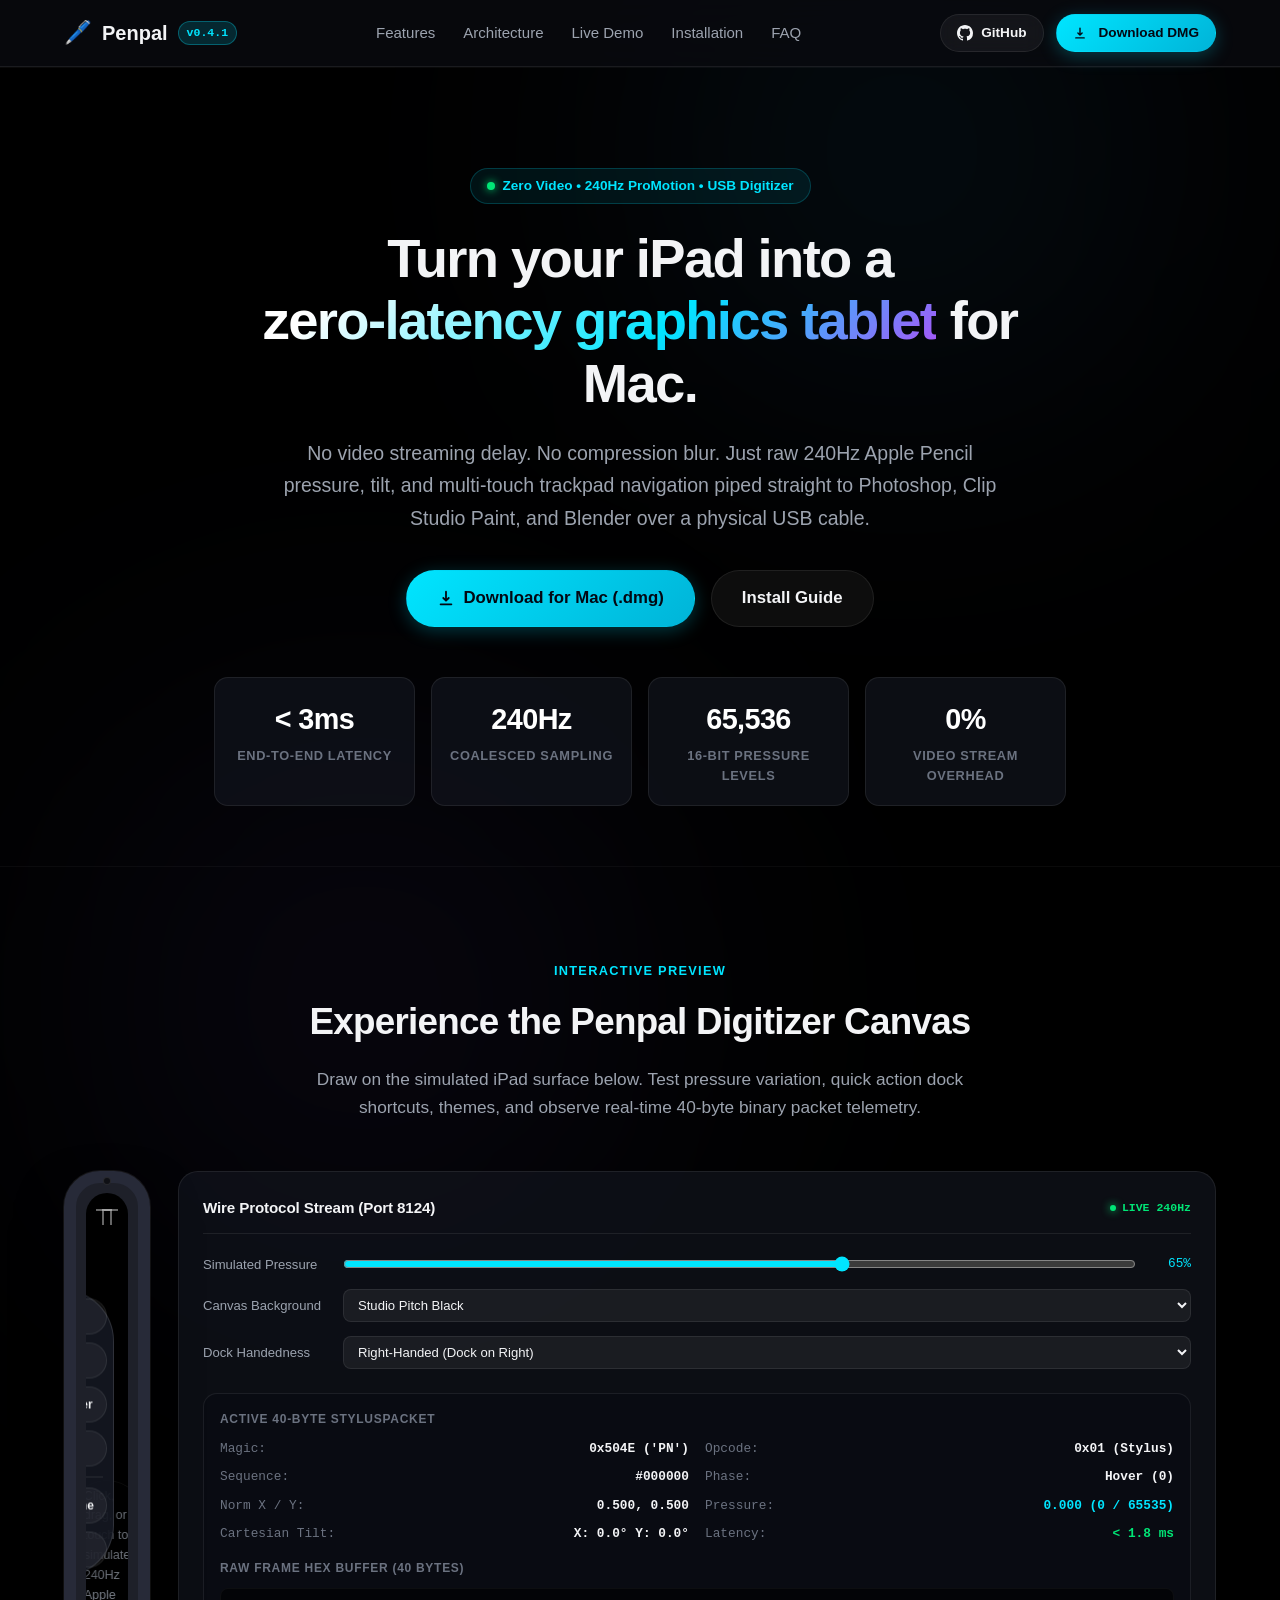
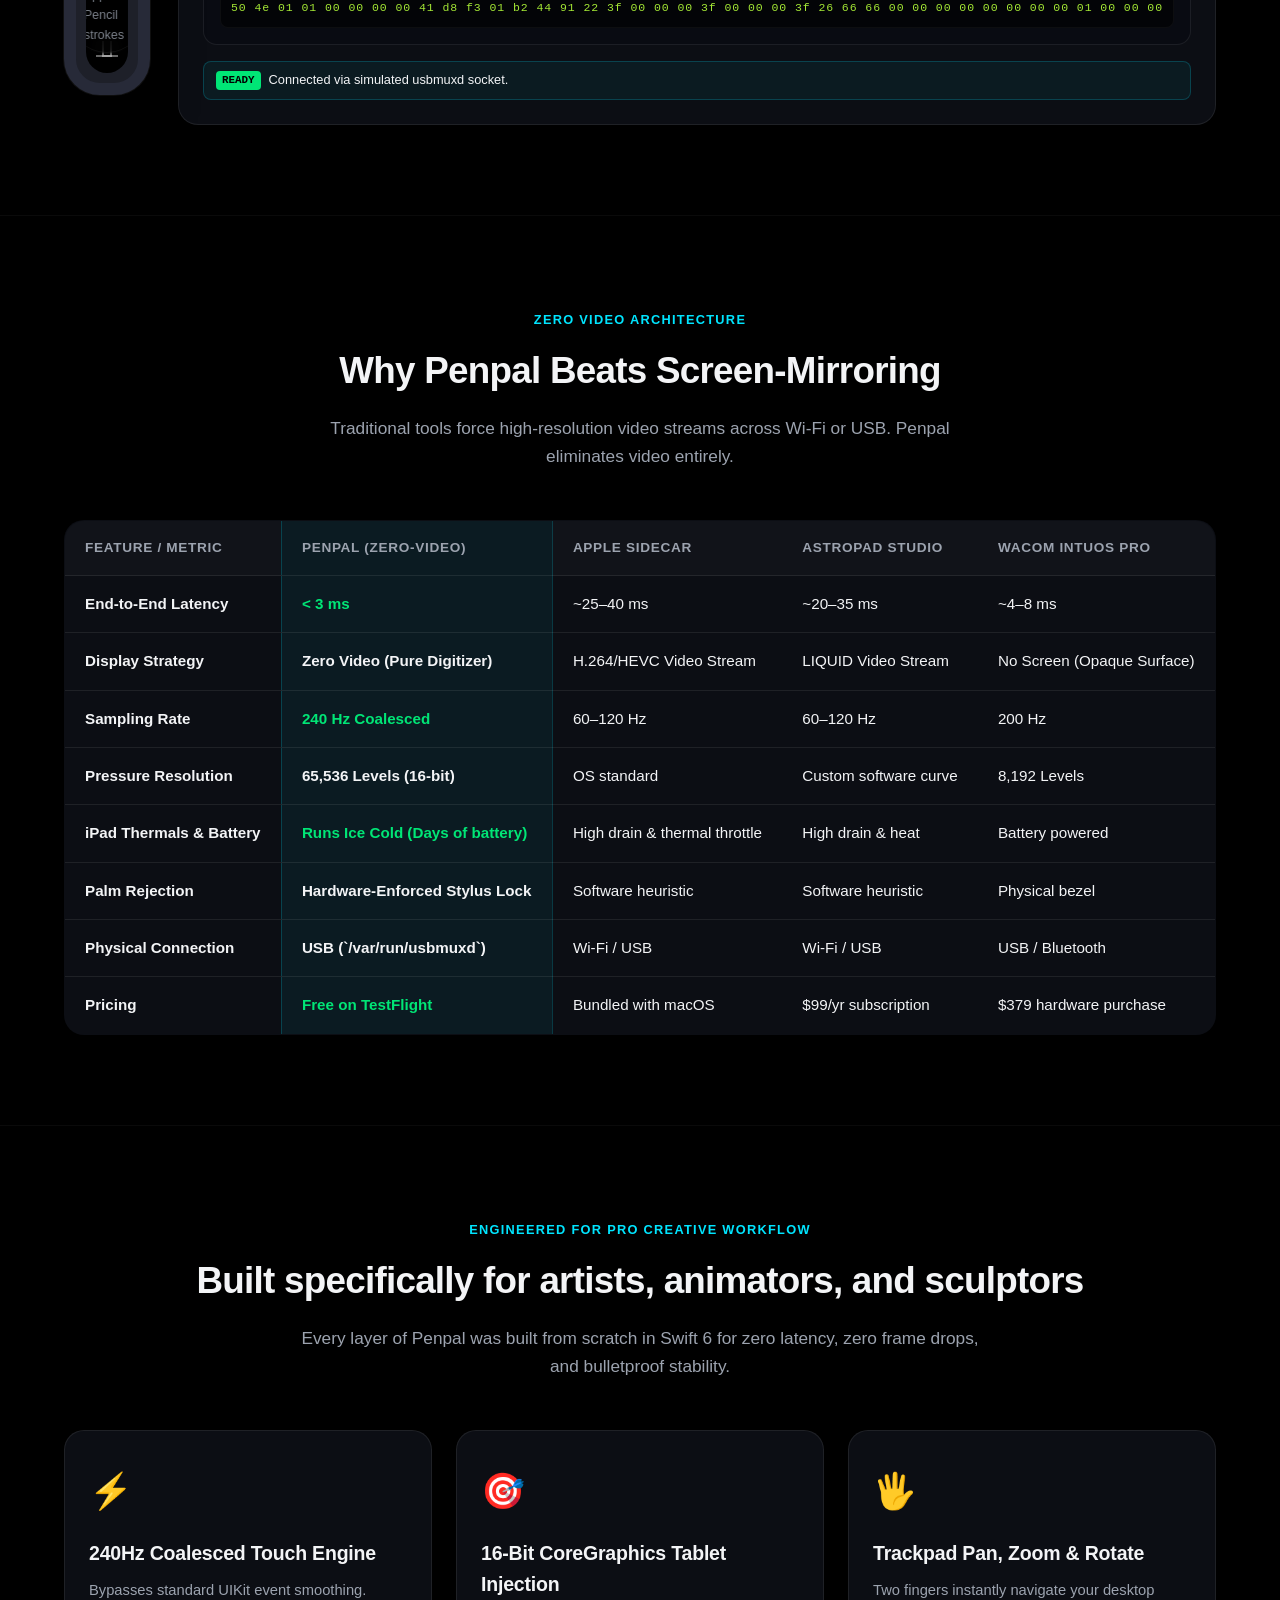
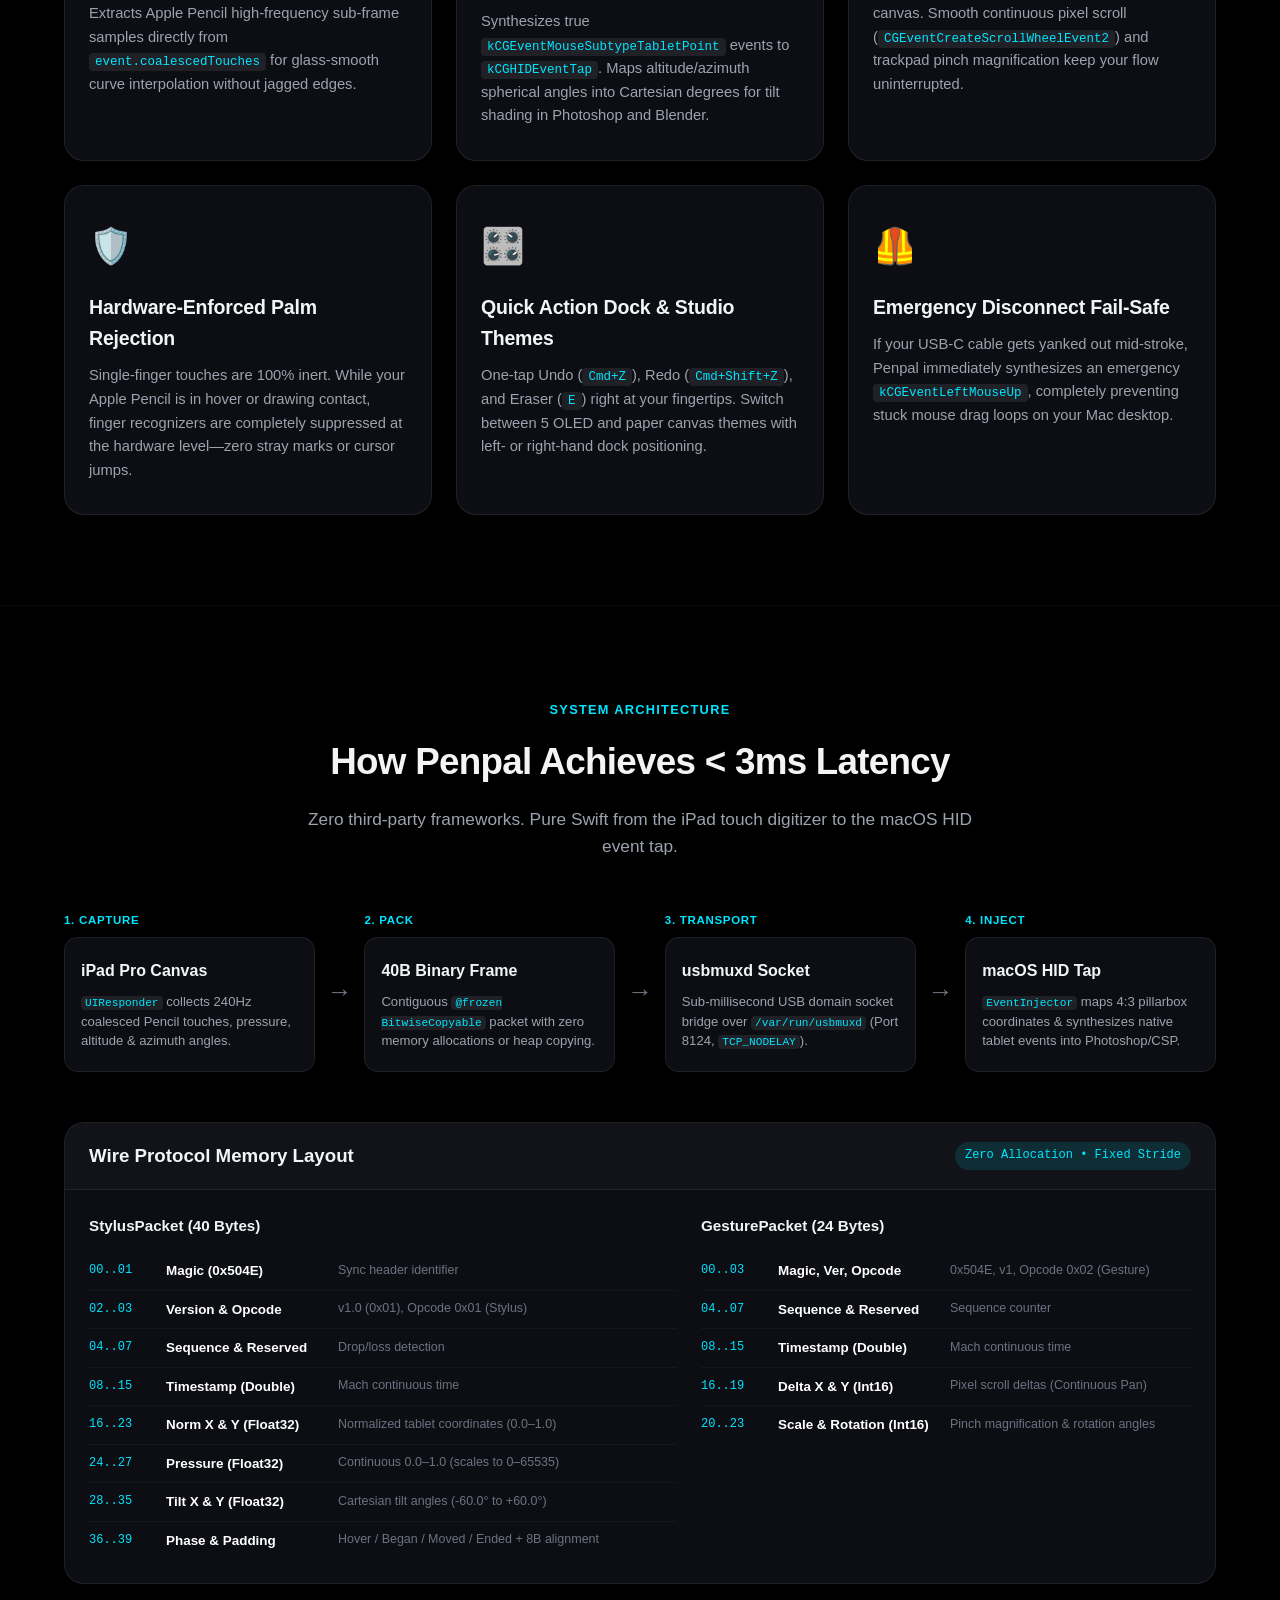
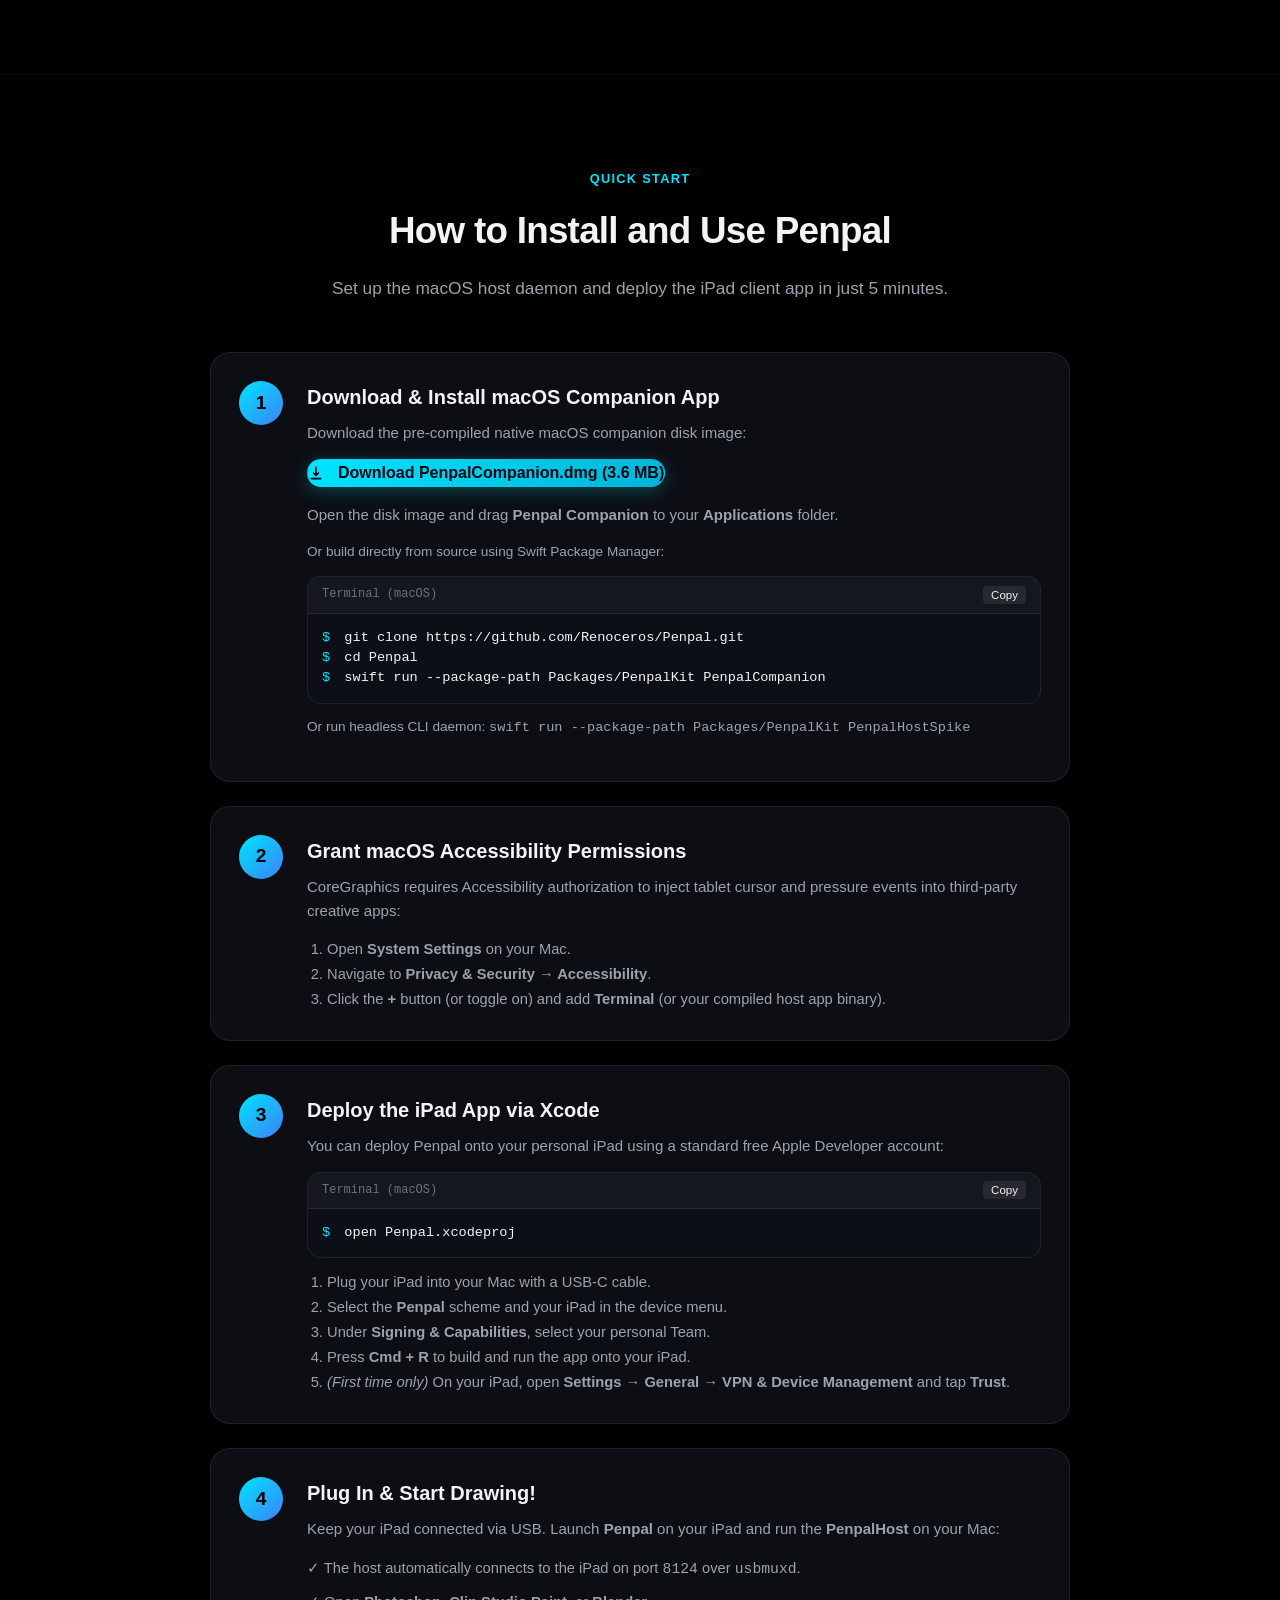
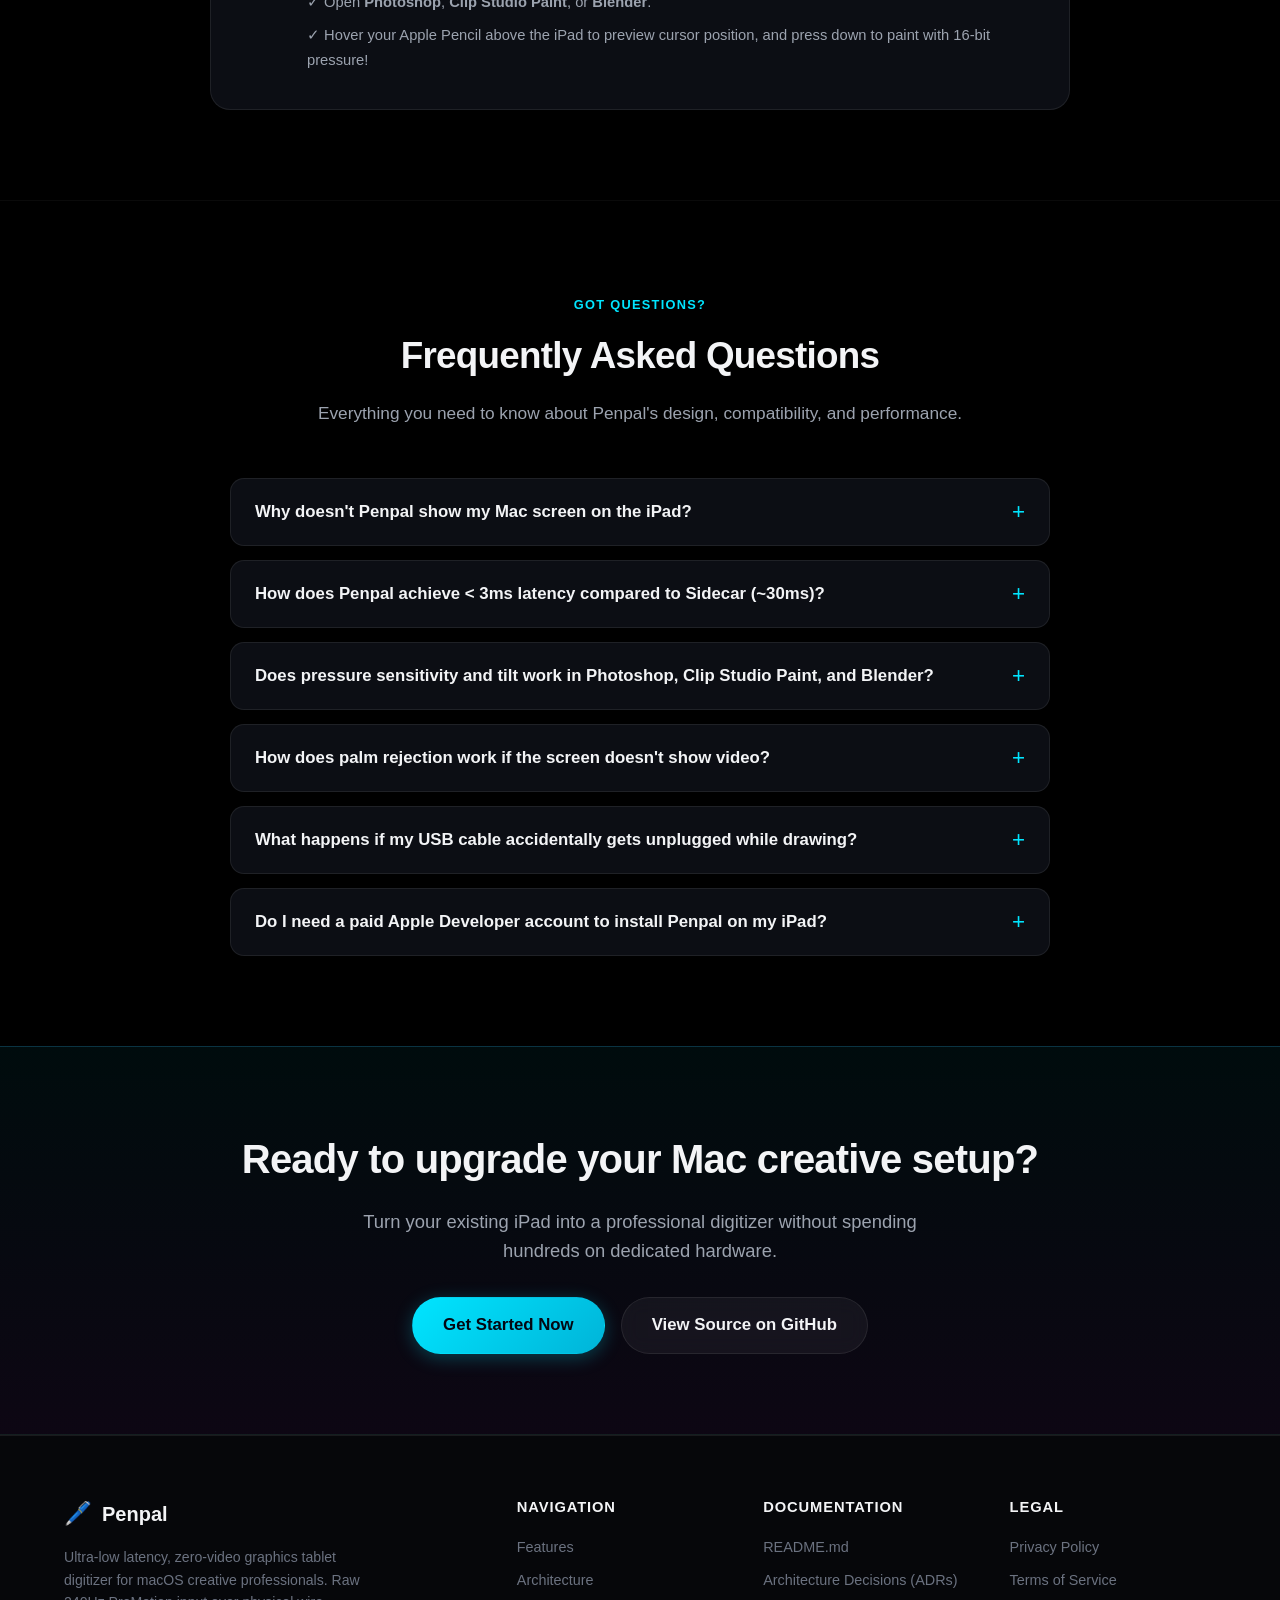
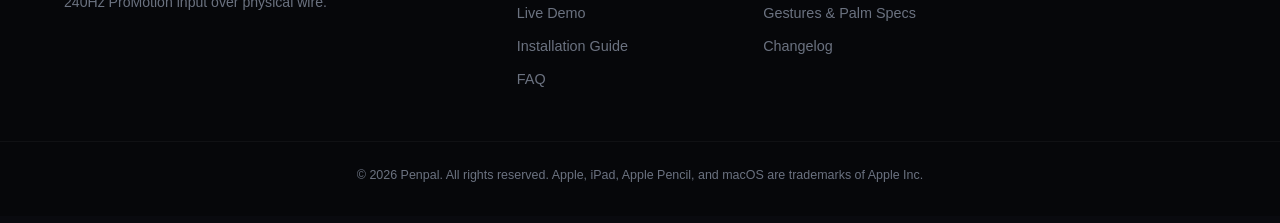
==== commit 27654ee3: "feat(download): publish PenpalCompanion.dmg (v1.0) and update download links" ====
--- a/index.html
+++ b/index.html
@@ -36,7 +36,10 @@
           </svg>
           <span>GitHub</span>
         </a>
-        <a href="#install" class="btn btn-primary btn-sm">Get Started</a>
+        <a href="downloads/PenpalCompanion.dmg" class="btn btn-primary btn-sm" download>
+          <svg viewBox="0 0 20 20" width="14" height="14" fill="currentColor" style="display:inline-block; vertical-align:middle; margin-right:4px;"><path fill-rule="evenodd" d="M3 17a1 1 0 011-1h12a1 1 0 110 2H4a1 1 0 01-1-1zm3.293-7.707a1 1 0 011.414 0L9 10.586V3a1 1 0 112 0v7.586l1.293-1.293a1 1 0 111.414 1.414l-3 3a1 1 0 01-1.414 0l-3-3a1 1 0 010-1.414z" clip-rule="evenodd"/></svg>
+          <span>Download DMG</span>
+        </a>
       </div>
     </div>
   </header>
@@ -58,12 +61,12 @@
             No video streaming delay. No compression blur. Just raw 240Hz Apple Pencil pressure, tilt, and multi-touch trackpad navigation piped straight to Photoshop, Clip Studio Paint, and Blender over a physical USB cable.
           </p>
           <div class="hero-cta-group">
-            <a href="#install" class="btn btn-primary btn-lg">
+            <a href="downloads/PenpalCompanion.dmg" class="btn btn-primary btn-lg" download>
+              <svg viewBox="0 0 20 20" width="18" height="18" fill="currentColor"><path fill-rule="evenodd" d="M3 17a1 1 0 011-1h12a1 1 0 110 2H4a1 1 0 01-1-1zm3.293-7.707a1 1 0 011.414 0L9 10.586V3a1 1 0 112 0v7.586l1.293-1.293a1 1 0 111.414 1.414l-3 3a1 1 0 01-1.414 0l-3-3a1 1 0 010-1.414z" clip-rule="evenodd"/></svg>
+              <span>Download for Mac (.dmg)</span>
+            </a>
+            <a href="#install" class="btn btn-secondary btn-lg">
               <span>Install Guide</span>
-              <svg viewBox="0 0 20 20" width="16" height="16" fill="currentColor"><path fill-rule="evenodd" d="M10.293 3.293a1 1 0 011.414 0l6 6a1 1 0 010 1.414l-6 6a1 1 0 01-1.414-1.414L14.586 11H3a1 1 0 110-2h11.586l-4.293-4.293a1 1 0 010-1.414z" clip-rule="evenodd"/></svg>
-            </a>
-            <a href="#simulator" class="btn btn-secondary btn-lg">
-              <span>Try Live Simulator</span>
             </a>
           </div>
 
@@ -532,8 +535,16 @@
           <div class="install-step-card">
             <div class="step-num">1</div>
             <div class="step-content">
-              <h3>Clone Repository & Launch macOS Companion App</h3>
-              <p>PenpalKit builds with Swift 6 strict concurrency checking. Launch the native macOS companion monitor window (or headless daemon) via Swift Package Manager:</p>
+              <h3>Download & Install macOS Companion App</h3>
+              <p>Download the pre-compiled native macOS companion disk image:</p>
+              <div style="margin: 14px 0;">
+                <a href="downloads/PenpalCompanion.dmg" class="btn btn-primary" download>
+                  <svg viewBox="0 0 20 20" width="16" height="16" fill="currentColor" style="display:inline-block; vertical-align:middle; margin-right:6px;"><path fill-rule="evenodd" d="M3 17a1 1 0 011-1h12a1 1 0 110 2H4a1 1 0 01-1-1zm3.293-7.707a1 1 0 011.414 0L9 10.586V3a1 1 0 112 0v7.586l1.293-1.293a1 1 0 111.414 1.414l-3 3a1 1 0 01-1.414 0l-3-3a1 1 0 010-1.414z" clip-rule="evenodd"/></svg>
+                  <span>Download PenpalCompanion.dmg (3.6 MB)</span>
+                </a>
+              </div>
+              <p>Open the disk image and drag <strong>Penpal Companion</strong> to your <strong>Applications</strong> folder.</p>
+              <p class="text-muted mt-3" style="font-size: 0.85rem;">Or build directly from source using Swift Package Manager:</p>
               <div class="code-block">
                 <div class="code-header">
                   <span>Terminal (macOS)</span>
